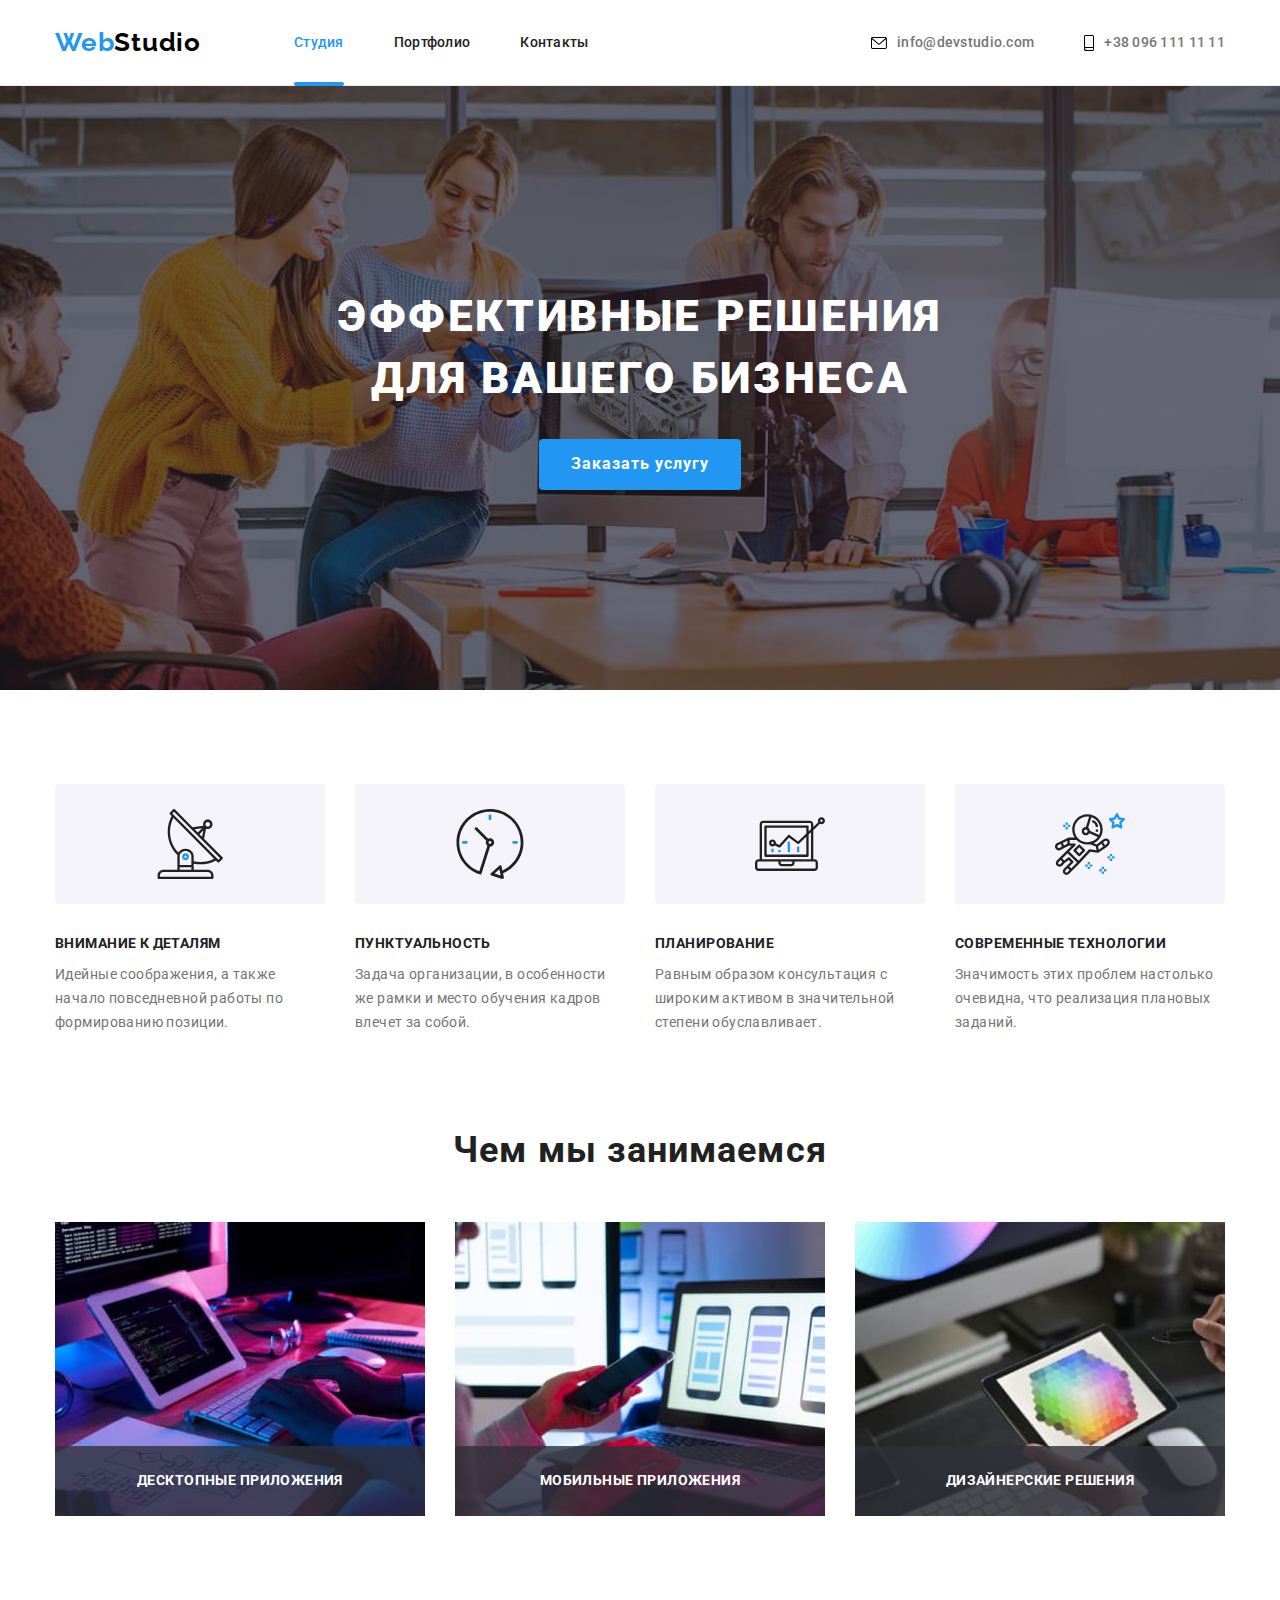
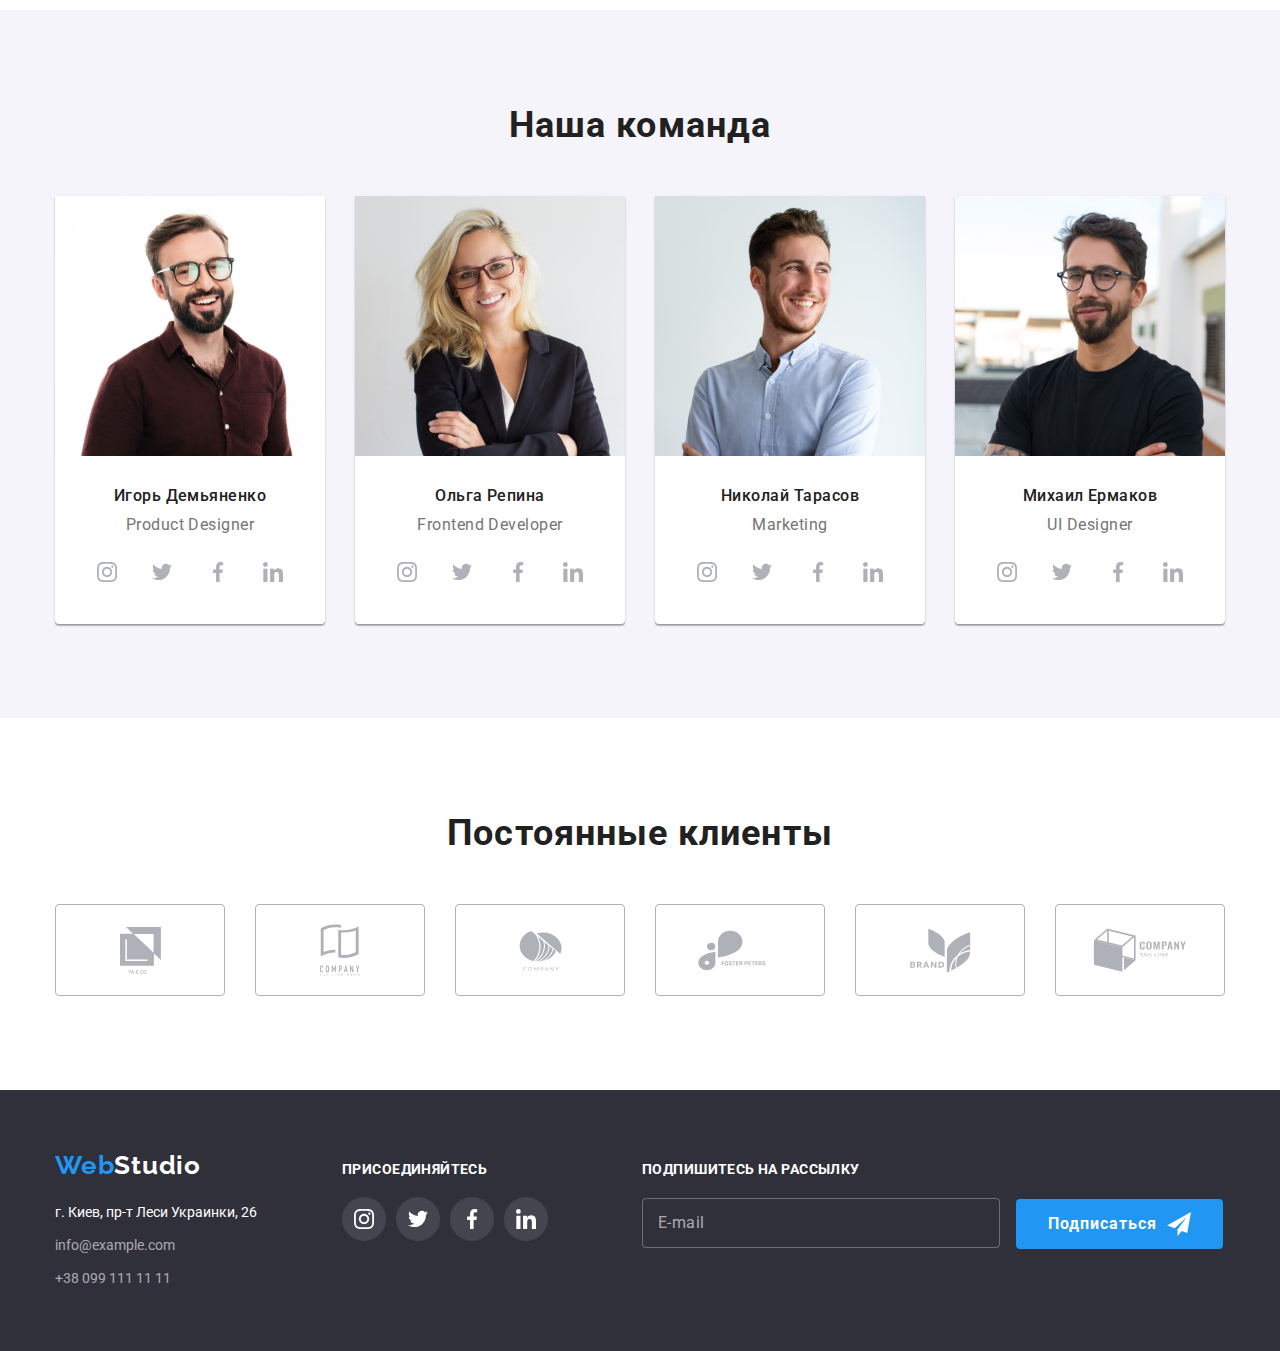
==== index.html @ 54f89097 "копіює попередню версію сайту" ====
<!DOCTYPE html>
<html lang="ru">

<head>
  <meta charset="UTF-8" />
  <meta http-equiv="X-UA-Compatible" content="IE=edge" />
  <meta name="viewport" content="width=device-width, initial-scale=1.0" />
  <title>WebStudio</title>
  <link rel="preconnect" href="https://fonts.googleapis.com">
  <link rel="preconnect" href="https://fonts.gstatic.com" crossorigin>
  <link href="https://fonts.googleapis.com/css2?family=Raleway:wght@700&family=Roboto:wght@400;500;700;900&display=swap"
    rel="stylesheet">
  <link rel="stylesheet" href="https://cdnjs.cloudflare.com/ajax/libs/modern-normalize/1.1.0/modern-normalize.min.css">
  <link rel="stylesheet" href="./css/styles.css">
</head>

<body>
  <!-- header -->
  <header class="header">
    <div class="container">
      <a href="" class="logo link">Web<span class="header-modifier-logo">Studio</span></a>
      <nav>
        <ul class="nav list">
          <li class="list-item"><a href="./index.html" class="nav-item active  link">Студия</a></li>
          <li class="list-item"><a href="./portfolio.html" class="nav-item  link">Портфолио</a></li>
          <li class="list-item"><a href="" class="nav-item  link">Контакты</a></li>
        </ul>
      </nav>

      <ul class="nav-inner list">
        <li class="list-item"><a href="mailto:info@devstudio.com" class="nav-inner-item  link">
            <svg class="nav-inner-icon icon-envelope" width="16px" height="12px">
              <use href="./images/icons.svg#icon-envelope"></use>
            </svg>
            info@devstudio.com</a>
        </li>
        <li class="list-item"><a href="tel:+380961111111" class="nav-inner-item  link">
            <svg class="nav-inner-icon icon-smartphone" width="10px" height="16px">
              <use href="./images/icons.svg#icon-smartphone"></use>
            </svg>
            +38 096 111 11 11</a></li>
      </ul>
    </div>
  </header>

  <!-- hero   -->
  <main>
    <section class="hero section">
      <div class="container">
        <h1 class="hero-title">Эффективные решения для вашего бизнеса</h1>
        <button type="button" class="hero-button button" data-modal-open>Заказать услугу</button>
      </div>
    </section>

    <!-- specifics -->
    <section class="specifics section">
      <div class="container">
        <h2 class="visually-hidden">Особенности</h2>
        <ul class="specifics-list list">
          <li class="list-item">
            <div class="specifics-thumb">
              <svg class="specifics-icon icon-satellite" height="70px" width="70px">
                <use href="./images/icons.svg#icon-satellite"></use>
              </svg>
            </div>
            <h3 class="specifics-title">Внимание к деталям</h3>
            <p class="specifics-paragraph">
              Идейные соображения, а также начало повседневной работы по формированию позиции.
            </p>
          </li>

          <li class="list-item">
            <div class="specifics-thumb">
              <svg class="specifics-icon icon-clock" width="70px" height="70px">
                <use href="./images/icons.svg#icon-clock"></use>
              </svg>
            </div>
            <h3 class="specifics-title">Пунктуальность</h3>
            <p class="specifics-paragraph">
              Задача организации, в особенности же рамки и место обучения кадров влечет за собой.
            </p>
          </li>

          <li class="list-item">
            <div class="specifics-thumb">
              <svg class="specifics-icon icon-diagram" width="70px" height="70px">
                <use href="./images/icons.svg#icon-diagram"></use>
              </svg>
            </div>
            <h3 class="specifics-title">Планирование</h3>
            <p class="specifics-paragraph">
              Равным образом консультация с широким активом в значительной степени обуславливает.
            </p>
          </li>

          <li class="list-item">
            <div class="specifics-thumb">
              <svg class="specifics-icon icon icon-astronaut" width="70px" height="70px">
                <use href="./images/icons.svg#icon-astronaut"></use>
              </svg>
            </div>
            <h3 class="specifics-title">Современные технологии</h3>
            <p class="specifics-paragraph">
              Значимость этих проблем настолько очевидна, что реализация плановых заданий.
            </p>
          </li>
        </ul>
      </div>
    </section>

    <!-- work -->
    <section class="work section">
      <div class="container">
        <h2 class="work-title">Чем мы занимаемся</h2>
        <ul class="work-list list">
          <li class="list-item">
            <div class="work-list-wrap">
              <img src="./images/box-one.jpg" alt="человек пишет разметку сайта" width="370" />
              <p class="work-pharagraph">Десктопные приложения</p>
            </div>
          </li>

          <li class="list-item">
            <div class="work-list-wrap">
              <img src="./images/box-two.jpg" alt="человек адаптирует сайт под мобильные устройства" width="370" />
              <p class="work-pharagraph">Мобильные приложения</p>
            </div>
          </li>

          <li class="list-item">
            <div class="work-list-wrap"><img src="./images/box-three.jpg" alt="человек создает дизайн сайта"
                width="370" />
              <p class="work-pharagraph">Дизайнерские решения</p>
            </div>

          </li>
        </ul>
      </div>
    </section>

    <!-- team -->
    <section class="team section">
      <div class="container">
        <h2 class="team-title">Наша команда</h2>
        <ul class="team-list list">
          <li class="list-item">
            <img src="./images/igor-demyanenko.jpg" alt="фото Игоря Демьяненко" width="270" />
            <div class="team-item">
              <h3 class="team-name">Игорь Демьяненко</h3>
              <p lang="en" class="team-paragraph">Product Designer</p>
              <ul class="team-follow list">
                <li class="team-follow-item">
                  <a class="follow-link" href="">
                    <svg class="team-icon" height="50px" width="20px">
                      <use href="./images/icons.svg#icon-instagram"></use>
                    </svg>
                  </a>
                </li>
                <li class="team-follow-item">
                  <a class="follow-link" href="">
                    <svg class="team-icon" height="20px" width="20px">
                      <use href="./images/icons.svg#icon-twitter"></use>
                    </svg>
                  </a>
                </li>
                <li class="team-follow-item">
                  <a class="follow-link" href="">
                    <svg class="team-icon" height="20px" width="20px">
                      <use href="./images/icons.svg#icon-facebook"></use>
                    </svg>
                  </a>
                </li>
                <li class="team-follow-item">
                  <a class="follow-link" href="">
                    <svg class="team-icon" height="20px" width="20px">
                      <use href="./images/icons.svg#icon-linkedin"></use>
                    </svg>
                  </a>
                </li>
              </ul>
            </div>
          </li>

          <li class="list-item">
            <img src="./images/olga-repina.jpg" alt="фото Ольги Репиной" width="270" />
            <div class="team-item">
              <h3 class="team-name">Ольга Репина</h3>
              <p lang="en" class="team-paragraph">Frontend Developer</p>
              <ul class="team-follow list">
                <li class="team-follow-item">
                  <a class="follow-link" href="">
                    <svg class="team-icon" height="20px" width="20px">
                      <use href="./images/icons.svg#icon-instagram"></use>
                    </svg>
                  </a>
                </li>
                <li class="team-follow-item">
                  <a class="follow-link" href="">
                    <svg class="team-icon" height="20px" width="20px">
                      <use href="./images/icons.svg#icon-twitter"></use>
                    </svg>
                  </a>
                </li>
                <li class="team-follow-item">
                  <a class="follow-link" href="">
                    <svg class="team-icon" height="20px" width="20px">
                      <use href="./images/icons.svg#icon-facebook"></use>
                    </svg>
                  </a>
                </li>
                <li class="team-follow-item">
                  <a class="follow-link" href="">
                    <svg class="team-icon" height="20px" width="20px">
                      <use href="./images/icons.svg#icon-linkedin"></use>
                    </svg>
                  </a>
                </li>
              </ul>
            </div>
          </li>

          <li class="list-item">
            <img src="./images/nikolai-tarasov.jpg" alt="фото Николая Тарасова" width="270" />
            <div class="team-item">
              <h3 class="team-name">Николай Тарасов</h3>
              <p lang="en" class="team-paragraph">Marketing</p>
              <ul class="team-follow list">
                <li class="team-follow-item">
                  <a class="follow-link" href="">
                    <svg class="team-icon" height="20px" width="20px">
                      <use href="./images/icons.svg#icon-instagram"></use>
                    </svg>
                  </a>
                </li>
                <li class="team-follow-item">
                  <a class="follow-link" href="">
                    <svg class="team-icon" height="20px" width="20px">
                      <use href="./images/icons.svg#icon-twitter"></use>
                    </svg>
                  </a>
                </li>
                <li class="team-follow-item">
                  <a class="follow-link" href="">
                    <svg class="team-icon" height="20px" width="20px">
                      <use href="./images/icons.svg#icon-facebook"></use>
                    </svg>
                  </a>
                </li>
                <li class="team-follow-item">
                  <a class="follow-link" href="">
                    <svg class="team-icon" height="20px" width="20px">
                      <use href="./images/icons.svg#icon-linkedin"></use>
                    </svg>
                  </a>
                </li>
              </ul>
            </div>
          </li>

          <li class="list-item">
            <img src="./images/mikhail-ermakov.jpg" alt="фото Михаила Ермакова" width="270" />
            <div class="team-item">
              <h3 class="team-name">Михаил Ермаков</h3>
              <p lang="en" class="team-paragraph">UI Designer</p>
              <ul class="team-follow list">
                <li class="team-follow-item">
                  <a class="follow-link" href="">
                    <svg class="team-icon" height="20px" width="20px">
                      <use href="./images/icons.svg#icon-instagram"></use>
                    </svg>
                  </a>
                </li>
                <li class="team-follow-item">
                  <a class="follow-link" href="">
                    <svg class="team-icon" height="20px" width="20px">
                      <use href="./images/icons.svg#icon-twitter"></use>
                    </svg>
                  </a>
                </li>
                <li class="team-follow-item">
                  <a class="follow-link" href="">
                    <svg class="team-icon" height="20px" width="20px">
                      <use href="./images/icons.svg#icon-facebook"></use>
                    </svg>
                  </a>
                </li>
                <li class="team-follow-item">
                  <a class="follow-link" href="">
                    <svg class="team-icon" height="20px" width="20px">
                      <use href="./images/icons.svg#icon-linkedin"></use>
                    </svg>
                  </a>
                </li>
              </ul>
            </div>
          </li>
        </ul>
      </div>
    </section>

    <!-- clients -->
    <section class="clients section">
      <div class="container">
        <h2 class="clients-title">Постоянные клиенты</h2>
        <ul class="clients-list list">
          <li class="clients-item">
            <a href="" class="clients-link link">
              <svg class="clients-icon" width="41px" height="47px">
                <use href="./images/icons.svg#icon-company-yaco"></use>
              </svg>
            </a>
          </li>

          <li class="clients-item">
            <a href="" class="clients-link link">
              <svg class="clients-icon" width="40px" height="52px">
                <use href="./images/icons.svg#icon-company-here"></use>
              </svg>
            </a>
          </li>

          <li class="clients-item">
            <a href="" class="clients-link link">
              <svg class="clients-icon" width="43px" height="41px">
                <use href="./images/icons.svg#icon-company-object"></use>
              </svg>
            </a>
          </li>

          <li class="clients-item">
            <a href="" class="clients-link link">
              <svg class="clients-icon" width="84px" height="41px">
                <use href="./images/icons.svg#icon-foster"></use>
              </svg>
            </a>
          </li>

          <li class="clients-item">
            <a href="" class="clients-link link">
              <svg class="clients-icon" width="63px" height="45px">
                <use href="./images/icons.svg#icon-company-brand"></use>
              </svg>
            </a>
          </li>

          <li class="clients-item">
            <a href="" class="clients-link link">
              <svg class="clients-icon" width="94px" height="44px">
                <use href="./images/icons.svg#icon-company-line"></use>
              </svg>
            </a>
          </li>
        </ul>
      </div>
    </section>

    <!-- footer -->
    <footer class="footer">
      <div class="container">
        <div>
          <a href="" class="footer-logo link">Web<span class="footer-modifier-logo">Studio</span></a>
          <address>
            <ul class="footer-list list">
              <li class="list-item">
                <a href="https://goo.gl/maps/eR7fZNgkEcZo2k5L9" target="_blank" class="footer-addres link">г. Киев,
                  пр-т
                  Леси
                  Украинки, 26</a>
              </li>

              <li class="list-item">
                <a href="mailto:info@example.com" class="footer-mail link">info@example.com</a>
              </li>

              <li class="list-item">
                <a href="tel:+380991111111" class="footer-tel link">+38 099 111 11 11</a>
              </li>
            </ul>
          </address>
        </div>

        <div class="footer-follow">
          <strong class="footer-follow-paragraph">присоединяйтесь</strong>
          <ul class="footer-follow-list list">
            <li class="footer-follow-item"><a class="follow-link" href="">
                <svg class="footer-icon" height="20px" width="20px">
                  <use href="./images/icons.svg#icon-instagram"></use>
                </svg>
              </a>
            </li>
            <li class="footer-follow-item"><a class="follow-link" href="">
                <svg class="footer-icon" height="20px" width="20px">
                  <use href="./images/icons.svg#icon-twitter"></use>
                </svg>
              </a>
            </li>
            <li class="footer-follow-item"><a class="follow-link" href="">
                <svg class="footer-icon" height="20px" width="20px">
                  <use href="./images/icons.svg#icon-facebook"></use>
                </svg>
              </a>
            </li>
            <li class="footer-follow-item"><a class="follow-link" href="">
                <svg class="footer-icon" height="20px" width="20px">
                  <use href="./images/icons.svg#icon-linkedin"></use>
                </svg>
              </a>
            </li>
          </ul>
        </div>

        <form action="#" class="subscribe">
          <strong class="subscribe-title">Подпишитесь на рассылку</strong>
          <label class="subscribe-filed">
            <input type="email" name="user-email" class="subscribe-input" placeholder=" " required>
            <span class="subscribe-label">E-mail</span>
          </label>

          <button class="subscribe-button button" type="submit">Подписаться
            <svg class="icon-send">
              <use href="./images/icons.svg#icon-send" width="24px" height="24px"></use>
            </svg>
          </button>
        </form>

      </div>
    </footer>
  </main>
  <!-- MODAL -->
  <div class="backdrop is-hidden" data-modal>
    <div class="modal">
      <button class="modal-icon" data-modal-close>
        <svg class="icon-close" height="11px" width="11px">
          <use href="./images/icons.svg#icon-close"></use>
        </svg>
      </button>

      <form action="#" class="modal-contact">
        <strong class="modal-title">Оставьте свои данные, мы вам перезвоним</strong>
        <label class="modal-contact-filed">
          <span class="modal-contact-label">Имя</span>
          <input type="text" name="user-name" class="modal-contact-input" required>
          <svg class="icon-person contact-icon" height="18px" width="18px">
            <use href="./images/icons.svg#icon-person"></use>
          </svg>
        </label>

        <label class="modal-contact-filed">
          <span class="modal-contact-label">Телефон</span>
          <input type="tel" name="user-phone" class="modal-contact-input" required>
          <svg class="icon-phone contact-icon" height="18px" width="18px">
            <use href="./images/icons.svg#icon-phone"></use>
          </svg>
        </label>

        <label class="modal-contact-filed">
          <span class="modal-contact-label">Почта</span>
          <input type="email" name="user-email" class="modal-contact-input" required>
          <svg class="icon-email contact-icon" height="18px" width="18px">
            <use href="./images/icons.svg#icon-email"></use>
          </svg>
        </label>

        <label class="modal-contact-coment">
          <span class="modal-contact-label">Комментарий</span>
          <textarea name="user-respone" class="modal-contact-response" placeholder="Введите текст"></textarea>
        </label>

        <label class="modal-contact-agreement">
          <input type="checkbox" name="agreement" value="agree" class="agreement-input visually-hidden" required>
          <svg class="icon-check" width="16px" height="15px">
            <use href="./images/icons.svg#icon-check"></use>
          </svg>
          <span class="agreement-text">Соглашаюсь с рассылкой и принимаю <a class="agreement-link" href="#">Условия
              договора</a></span>
        </label>
        <button type="submit" class="button modal-contact-button">Отправить</button>
      </form>
    </div>
  </div>

  <script src="./js/modal.js"></script>
</body>

</html>
---- css/styles.css ----
:root {
  --header-color: #212121;
  --logo-color: #000000;
  --basic-white-color: #ffffff;
  --secondary-white-color: rgba(255, 255, 255, 0.6);
  --text-color: #757575;
  --accent-color: #2196f3;
  --accent-hover-color: #188CE8;
  --background-overlay: rgba(33, 150, 243, 0.9);
  --backdrop: rgba(0, 0, 0, 0.2);
  --work-beckground: rgba(47, 48, 58, 0.8);

  --dark-background-color: #2f303a;
  --light-background-color: #ececec;
  --gray-background: #f5f4fa;
  --border-color: #eeeeee;

  --icon-color: #AFB1B8;
  --footer-icon-bg: rgba(255, 255, 255, 0.1);

  --box-shadow: 0px 1px 3px rgba(0, 0, 0, 0.12), 0px 1px 1px rgba(0, 0, 0, 0.14), 0px 2px 1px rgba(0, 0, 0, 0.2);
  --border-radius: 0px 0px 4px 4px;
  --button-shadow: 0px 3px 1px rgba(0, 0, 0, 0.1), 0px 1px 2px rgba(0, 0, 0, 0.08), 0px 2px 2px rgba(0, 0, 0, 0.12);

  --img-gap: 30px;

  --raleway: "Raleway", sans-serif;
  --roboto: "Roboto", sans-serif;
}

body {
  background-color: var(--basic-white-color);
  color: var(--text-color);
  font-family: var(--roboto);
}

h1,
h2,
h3,
p,
ul {
  margin: 0;
  padding: 0;
}

img {
  display: block;
  max-width: 100%;
  height: auto;
}

.link {
  list-style-type: none;
  text-decoration: none;
}

.visually-hidden {
  position: absolute;
  white-space: nowrap;
  width: 1px;
  height: 1px;
  overflow: hidden;
  border: 0;
  padding: 0;
  clip: rect(0 0 0 0);
  clip-path: inset(50%);
  margin: -1px;
}

.list {
  list-style-type: none;
}

.container {
  width: 1200px;
  margin-left: auto;
  margin-right: auto;
  padding-right: 15px;
  padding-left: 15px;
  /* outline: 2px solid tomato; */
}

.section {
  padding-top: 94px;
  padding-bottom: 94px;
}

/*----------------HEADER----------------------*/

.header > .container {
  display: flex;
  align-items: center;
}

.header {
  border-bottom: 1px solid var(--light-background-color);
  background-color: var(--basic-white-color);
  /* background-color: teal; */
}

.logo {
  margin-right: 93px;
  padding-top: 24px;
  padding-bottom: 24px;
  color: var(--accent-color);
  font-family: var(--raleway);
  font-weight: 700;
  font-size: 26px;
  line-height: 1.2;
  letter-spacing: 0.03em;
}

.header-modifier-logo {
  color: var(--logo-color);
}

.nav,
.nav-inner {
  display: flex;
  font-weight: 500;
  font-size: 14px;
  line-height: 1.5;
  letter-spacing: 0.02em;
}

.nav > .list-item:not(:last-child) {
  margin-right: 50px;
}

.nav-inner {
  margin-left: auto;
}

.nav-inner > .list-item:not(:last-child) {
  margin-right: 50px;
}

.nav-item {
  color: var(--header-color);
  display: block;
  padding-top: 32px;
  padding-bottom: 32px;

  transition-property: color;
  transition-duration: 250ms;
  transition-timing-function: cubic-bezier(0.4, 0, 0.2, 1);
}

.nav-inner-item {
  color: var(--text-color);
  display: flex;
  align-items: center;
  padding-top: 32px;
  padding-bottom: 32px;

  transition-property: color;
  transition-duration: 250ms;
  transition-timing-function: cubic-bezier(0.4, 0, 0.2, 1);
}

.nav-inner-icon {
  margin-right: 10px;

  transition-property: fill;
  transition-duration: 250ms;
  transition-timing-function: cubic-bezier(0.4, 0, 0.2, 1);
}

.nav-item:hover,
.nav-item:focus,
.nav-inner-item:hover,
.nav-inner-item:focus {
  color: var(--accent-color);
}

.nav-inner-item:hover .nav-inner-icon,
.nav-inner-item:focus .nav-inner-icon {
  fill: var(--accent-color);
}

.nav-item.active {
  color: var(--accent-color);
}

.nav .list-item {
  position: relative;
}

.nav-item.active::after {
  position: absolute;
  content: '';
  display: block;
  width: 100%;
  height: 4px;
  border-radius: 2px;
  background-color: var(--accent-color);
  bottom: 0;
  left: 0;
  transform: translateY(1px);
}


/*-----------------------HERO-------------------*/

.hero {
  background-color: var(--dark-background-color);
  background-image:
  linear-gradient(rgba(47, 48, 58, 0.4),
    rgba(47, 48, 58, 0.4)),
    url(../images/hero-img.jpg);
  background-repeat: no-repeat;
  background-position: center;
  background-size: cover;
  max-width: 1600px;
  margin: 0 auto;
  padding-top: 200px;
  padding-bottom: 200px;  
}

.hero-title {
  margin-right: auto;
  margin-left: auto;
  margin-bottom: 30px;
  width: 696px;
  color: var(--basic-white-color);
  font-weight: 900;
  font-size: 44px;
  line-height: 1.4;
  text-transform: uppercase;
  text-align: center;
  letter-spacing: 0.06em;
}

.button {
  margin-right: auto;
  margin-left: auto;
  padding: 10px 32px;
  border-radius: 4px;
  min-width: 200px;
  border: 0ch;
  background-color: var(--accent-color);
  color: var(--basic-white-color);
  font-family: inherit;
  font-weight: 700;
  font-size: 16px;
  line-height: 1.9;
  text-align: center;
  letter-spacing: 0.06em;

  transition: background-color 250ms cubic-bezier(0.4, 0, 0.2, 1);
}
.hero-button {
  display: block  
}

.button:focus,
.button:hover {
  cursor: pointer;
  background-color: var(--accent-hover-color);
}

/* -----------------SPECIFICS-------------------- */

.specifics-thumb {
  background-color: var(--gray-background);
  border-radius: 4px;
  height: 120px;
  width: 270px;
  margin-bottom: 30px;
  display: flex;
  justify-content: center;
  align-items: center;
}

.specifics-list {
  display: flex;
  margin-right: calc(-1 * var(--img-gap));
}

.specifics-list > .list-item {
  flex-basis: calc(100% / 4 - var(--img-gap));
  margin-right: var(--img-gap);
}

.specifics-title {
  margin-bottom: 10px;
  color: var(--header-color);
  font-weight: 700;
  font-size: 14px;
  line-height: 1.4;
  text-transform: uppercase;
  letter-spacing: 0.03em;
}

.specifics-paragraph {
  font-size: 14px;
  line-height: 1.7;
  letter-spacing: 0.03em;
}

/*-------------------WORK----------------- */
.work.section {
  padding-top: 0;
}

.work-title {
  margin-bottom: 50px;
  color: var(--header-color);
  font-style: normal;
  font-weight: 700;
  font-size: 36px;
  line-height: 1.2;
  text-align: center;
  letter-spacing: 0.03em;
}

.work-list {
  display: flex;
  margin-right: calc(-1 * var(--img-gap));
}

.work-list > .list-item {
  flex-basis: calc(100% / 3 - var(--img-gap));
  margin-right: var(--img-gap);
}

.work-list-wrap {
  position: relative;
}

.work-pharagraph {
  position: absolute;
  bottom: 0;
  left: 0;
  width: 100%;
  height: 70px;

  display: flex;
  justify-content: center;
  align-items: center;
  
  font-weight: 700;
  font-size: 14px;
  line-height: 1.14;
  text-align: center;
  letter-spacing: 0.03em;
  text-transform: uppercase;
  color: var(--basic-white-color);
  background-color: var(--work-beckground) ;
}

/*----------------TEAM---------------------*/
.team {
  background-color: var(--gray-background);
}

.team-title {
  margin-bottom: 50px;
  font-weight: 700;
  font-size: 36px;
  line-height: 42px;
  text-align: center;
  letter-spacing: 0.03em;
  color: var(--header-color);
}

.team-list {
  display: flex;
  margin-right: calc(-1 * var(--img-gap));
}

.team-list > .list-item {
  flex-basis: calc(100% / 4 - var(--img-gap));
  margin-right: var(--img-gap);
  background-color: var(--basic-white-color);
  border-radius: 0px 0px 4px 4px;
  box-shadow: var(--box-shadow);
}

.team-item {
  padding: 30px;
}

.team-name {
  margin-bottom: 10px;
  color: var(--header-color);
  font-weight: 500;
  font-size: 16px;
  line-height: 1.2;
  text-align: center;
  letter-spacing: 0.03em;
}

.team-paragraph {
  font-size: 16px;
  line-height: 1.2;
  text-align: center;
  letter-spacing: 0.03em;
  margin-bottom: 16px;
}

.team-follow {
  display: flex;
  justify-content: space-between;
}

.follow-link {
  display: flex;
  justify-content: center;
  align-items: center;
  width: 44px;
  height: 44px;
  border-radius: 50%;
  background-color: var(--basic-white-color);
  color: var(--icon-color);

  transition-property: background-color;
  transition-duration: 250ms;
  transition-timing-function: cubic-bezier(0.4, 0, 0.2, 1);
}

.team-icon {
  fill: currentColor;
}

.team-follow-item>.follow-link:hover,
.team-follow-item>.follow-link:focus {
  background-color: var(--accent-color);
  color: var(--basic-white-color);
}

/*------------------CLIENTS---------------------*/

.clients-title {
  font-weight: 700;
  font-size: 36px;
  line-height: 42px;
  text-align: center;
  letter-spacing: 0.03em;
  color: var(--header-color);
  margin-bottom: 50px;
}

.clients-list {
  display: flex;
  margin-right: calc(-1 * var(--img-gap));
}

.clients-item {
  flex-basis: calc(100% / 6 - var(--img-gap));
  margin-right: var(--img-gap);
}

.clients-link {
  display: flex;
  justify-content: center;
  align-items: center;
  width: 170px; 
  height: 92px;
  border: 1px solid #AFB1B8;
  border-radius: 4px;
  background-color: var(--basic-white-color);
  color: var(--icon-color);
  outline: transparent;

  transition-property: border-color, color;
  transition-duration: 250ms;
  transition-timing-function: cubic-bezier(0.4, 0, 0.2, 1);;
}

.clients-icon {
  fill: currentColor;
}

.clients-link:hover,
.clients-link:focus {
  border-color: var(--accent-color);
  color: var(--accent-color);
}

/*------------------FOOTER-------------------*/
.footer {
  padding-top: 60px;
  padding-bottom: 60px;
  background-color: var(--dark-background-color);
}

.footer .container {
  align-items: baseline;
  display: flex;
}

.footer-logo {
  display: inline-block;
  margin-bottom: 20px;
  color: var(--accent-color);
  font-family: var(--raleway);
  font-weight: 700;
  font-size: 26px;
  line-height: 1.2;
  letter-spacing: 0.03em;
}

.footer-modifier-logo {
  color: var(--basic-white-color);
}

.footer-list {
  font-style: normal;
  font-size: 14px;
  line-height: 1.7;
}

.footer-list > .list-item:not(:last-child) {
  margin-bottom: 9px;
}

.footer-addres {
  color: var(--basic-white-color);

  transition: color 250ms cubic-bezier(0.4, 0, 0.2, 1);
}

.footer-mail,
.footer-tel {
  color: var(--secondary-white-color);

  transition: color 250ms cubic-bezier(0.4, 0, 0.2, 1);
}

.footer-mail:hover,
.footer-tel:hover,
.footer-addres:hover,
.footer-mail:focus,
.footer-tel:focus,
.footer-addres:focus {
  color: var(--accent-color);
}

.footer-follow {
  margin-left: 85px;
}

.footer-follow-paragraph {  
  display: block;
  margin-bottom: 20px;
  font-weight: 700;
  font-size: 14px;
  line-height: 16px;
  letter-spacing: 0.03em;
  text-transform: uppercase;
  color: var(--basic-white-color);
}

.footer-follow-list {
  display: flex;
}

.footer-follow-item:not(:last-child) {
  margin-right: 10px;
}

.footer-follow-item>.follow-link {
  background-color: var(--footer-icon-bg);
  fill: var(--basic-white-color);
}

.footer-follow-item>.follow-link:hover,
.footer-follow-item>.follow-link:focus {
  background-color: var(--accent-color);
}

/* ---------------------SUBSCRIBE-------------------- */

.subscribe {
  margin-left: 94px;
  flex-grow: 1;
}

.subscribe-title {
  display: block;
  margin-bottom: 20px;
  font-size: 14px;
  line-height: 1.14;
  letter-spacing: 0.03em;
  text-transform: uppercase;  
  color: var(--basic-white-color)
}

.subscribe-filed {
  position: relative;
  display: inline-block;
} 

.subscribe-input { 
  width: 358px;
  height: 50px;

  padding-left: 16px;
  color: var(--basic-white-color);

  background-color: transparent;
    
  border: 1px solid rgba(255, 255, 255, 0.3);
  border-radius: 4px;
  outline: transparent;

  transition: border-color 250ms cubic-bezier(0.4, 0, 0.2, 1);
}

.subscribe-label {
  position: absolute;
  top: 50%;
  left: 16px;
  transform: translateY(-50%);

  font-size: 16px;
  line-height: 1.25;
  letter-spacing: 0.03em;
  
  color: var(--secondary-white-color);
  
  transition: transform 250ms cubic-bezier(0.4, 0, 0.2, 1);
}

.subscribe-button {
  display: inline-flex;
  align-items: center;
  font-size: 16px;
  line-height: 1.9;
  text-align: center;
  letter-spacing: 0.06em;
  margin-left: 12px;
}

.icon-send {
  margin-left: 10px;
  width: 24px;
  height: 24px;

  fill: var(--basic-white-color);
}

.subscribe-input:focus + .subscribe-label,
.subscribe-input:not(:placeholder-shown)+.subscribe-label {  
  transform: translate(-65px, -50%) scale(0.8);
}

.subscribe-input:focus {
  border-color: var(--accent-color);
}

.subscribe-input:not(:placeholder-shown) + .subscribe-text {
  transform: translate(-65px, -50%) scale(0.8);
}



/*--------------PORTFOLIO---------------*/

/*-------------------MENU------------------*/

.menu {
  display: flex;
  margin-bottom: 50px;
  justify-content: center;
}

.menu > .list-item:not(:last-child) {
  margin-right: 8px;
}

.menu-button {
  padding: 6px 22px;
  border-radius: 4px;
  border: 0;
  font-family: inherit;
  background-color: var(--gray-background);
  color: var(--header-color);
  font-weight: 500;
  font-size: 16px;
  line-height: 1.6;
  text-align: center;
  cursor: pointer;
  letter-spacing: 0.03em;

  transition-property: background-color, color, box-shadow;
  transition-duration: 250ms;
  transition-timing-function: cubic-bezier(0.4, 0, 0.2, 1);
}

.menu-button:hover,
.menu-button:focus {
  background-color: var(--accent-color);
  color: var(--basic-white-color);
  box-shadow: var(--button-shadow);
}

.menu-button.active {
  background-color: var(--accent-color);
  color: var(--basic-white-color);
  box-shadow: var(--button-shadow);
}

/*---------------------PROJECTS------------------*/
.projects {
  display: flex;
  flex-wrap: wrap;
  margin-left: calc(-1 * var(--img-gap));
  margin-top: calc(-1 * var(--img-gap));
}

.projects > .list-item {
  flex-basis: calc(100% / 3 - var(--img-gap));
  margin-left: var(--img-gap);
  margin-top: var(--img-gap);
}

.projects-content {
  padding: 20px 24px;
  background: var(--basic-white-color);
  border: 1px solid var(--border-color);
  border-top: 0;
}

.project-title {
  margin-bottom: 4px;
  color: var(--header-color);
  font-size: 18px;
  line-height: 2;
  letter-spacing: 0.06em;
}

.project-paragraph {
  font-size: 16px;
  line-height: 1.9;
  letter-spacing: 0.03em;
  color: var(--text-color);
}

.project-link {
  display: block;
  transition-property: box-shadow;
  transition-duration: 250ms;
  transition-timing-function: cubic-bezier(0.4, 0, 0.2, 1);
}

.project-link:hover,
.project-link:focus {
  box-shadow: 0px 1px 1px rgba(0, 0, 0, 0.12),
  0px 4px 4px rgba(0, 0, 0, 0.06),
  1px 4px 6px rgba(0, 0, 0, 0.16);
}

.project-overlay-wraper {
  position: relative;
  overflow: hidden;
}

.project-overlay {
  position: absolute;

  top: 0;
  left: 0;

  transform: translateY(100%);

  width: 100%;
  height: 100%;

  padding: 63px 24px;
  background-color: var(--background-overlay) ;
  color: var(--basic-white-color);
  font-size: 18px;
  line-height: 1.56;
  letter-spacing: 0.03em;

    transition-property: transform;
    transition-duration: 250ms;
    transition-timing-function: cubic-bezier(0.4, 0, 0.2, 1);
}

.project-link:hover .project-overlay,
.project-link:focus .project-overlay {
  transform: translateY(0);
}


/*-------------------- MODAL-------------- */

.backdrop {
  position: fixed;
  width: 100vw;
  height: 100vh;
  top: 0;
  left: 0;
  background-color: var(--backdrop);

  transition-property: opacity, visibility;
  transition-duration: 250ms;
  transition-timing-function: cubic-bezier(0.4, 0, 0.2, 1);
}

.backdrop.is-hidden {
  visibility: hidden;
  opacity: 0;
  pointer-events: none;  
} 

.backdrop.is-hidden .modal {
  transform:translate(-50%, -50%) scale(1.5);
  
}

.modal {
  position: absolute;
  top: 50%;
  left: 50%;
  transform: translate(-50%, -50%);
  padding: 40px;
  width: 528px;
  min-height: 581px;
  background: var(--basic-white-color);
  box-shadow: var(--box-shadow);
  border-radius: 4px;

  transition-property: transform;
  transition-duration: 250ms;
  transition-timing-function: cubic-bezier(0.4, 0, 0.2, 1);
}

.modal-icon {
  position: absolute;
  top: 8px;
  right: 8px;
  display: flex;
  justify-content: center;
  align-items: center;
  width: 30px;
  height: 30px;
  border-radius: 50%;
  background-color: transparent;
  border: 2px solid rgba(0, 0, 0, 0.1);
  color: var(--accent-color);

  transition-property: border-color;
  transition-duration: 250ms;
  transition-timing-function: cubic-bezier(0.4, 0, 0.2, 1);
}

.icon-close {
  transition-property: fill, transform;
  transition-duration: 250ms;
  transition-timing-function: cubic-bezier(0.4, 0, 0.2, 1);
}

.modal-icon:hover,
.modal-icon:focus {
  border-color: var(--accent-color);
}

.modal-icon:hover .icon-close,
.modal-icon:focus .icon-close {
  fill: var(--accent-color);
  transform: rotate(90deg);
}

.modal-title{
  display: block;
  margin-bottom: 12px;
  font-size: 20px;
  line-height: 1.15;
  text-align: center;
  letter-spacing: 0.03em;  
  color: var(--header-color);
}

.modal-contact-filed {
  position: relative;
  width: 100%;
  display: block;
  margin-bottom: 10px;
}

.modal-contact-coment {
  position: relative;
  width: 100%;
  display: block;
  margin-bottom: 20px;
}

.contact-icon {
  position: absolute;
  top: 50%;
  left: 12px; 
  
  transition: fill 250ms cubic-bezier(0.4, 0, 0.2, 1);
}

.modal-contact-input:focus + .contact-icon {
  fill: var(--accent-color);
}

.modal-contact-label {
  font-size: 12px;
  line-height: 1.16;
  letter-spacing: 0.01em;  
  color: var(--text-color);
}

.modal-contact-input {
  padding-left: 42px;
  width: 100%;
  height: 40px;
  background-color: transparent;
  outline: transparent;
  border: 1px solid rgba(33, 33, 33, 0.2);
  box-sizing: border-box;
  border-radius: 4px;

  transition: border-color 250ms cubic-bezier(0.4, 0, 0.2, 1);  
}

.modal-contact-input:focus {
  border-color: var(--accent-color);
}

.modal-contact-response {  
  padding: 12px 16px;
  width: 100%;
  resize: none;
  height: 120px;
  background-color: transparent;
  outline: transparent;
  border: 1px solid rgba(33, 33, 33, 0.2);
  box-sizing: border-box;
  border-radius: 4px;

  transition: border-color 250ms cubic-bezier(0.4, 0, 0.2, 1);
}

.modal-contact-response:focus {
  border-color: var(--accent-color);
}

.modal-contact-response::placeholder {
  font-size: 12px;
  line-height: 14px;
  letter-spacing: 0.01em;
  
  color: rgba(117, 117, 117, 0.5);
}

.modal-contact-agreement {
  display: block;
  text-align: center;
  margin-bottom: 30px;
}

.modal-contact-button {
  display: block;
  margin: 0 auto;
  transition: box-shadow 250ms cubic-bezier(0.4, 0, 0.2, 1); 
}

.modal-contact-button:hover,
.modal-contact-button:focus {
  box-shadow: 0px 4px 4px rgba(0, 0, 0, 0.15);
}

.agreement-input {
  position: absolute;
}

.icon-check {
  background-color: transparent;
  fill: transparent;
  border: 2px solid #000000;
  border-radius: 2px;
  box-shadow: 0px 4px 4px rgba(0, 0, 0, 0.25);

  transition: 
              background-color 250ms cubic-bezier(0.4, 0, 0.2, 1),
              border-color 250ms cubic-bezier(0.4, 0, 0.2, 1),
              fill 250ms cubic-bezier(0.4, 0, 0.2, 1);              
}

.agreement-input:checked + .icon-check {
  fill: var(--basic-white-color);
  background-color: var(--accent-color);
  border-color: transparent;
}

.agreement-input:focus+.icon-check {
  border-color: var(--accent-color);
}

.agreement-text {
  margin-left: 7px;
  font-size: 14px;
  line-height: 1.7;
  letter-spacing: 0.03em;  
  color: var(--text-color);
}

.agreement-link:link {
  color: var(--accent-color);
}
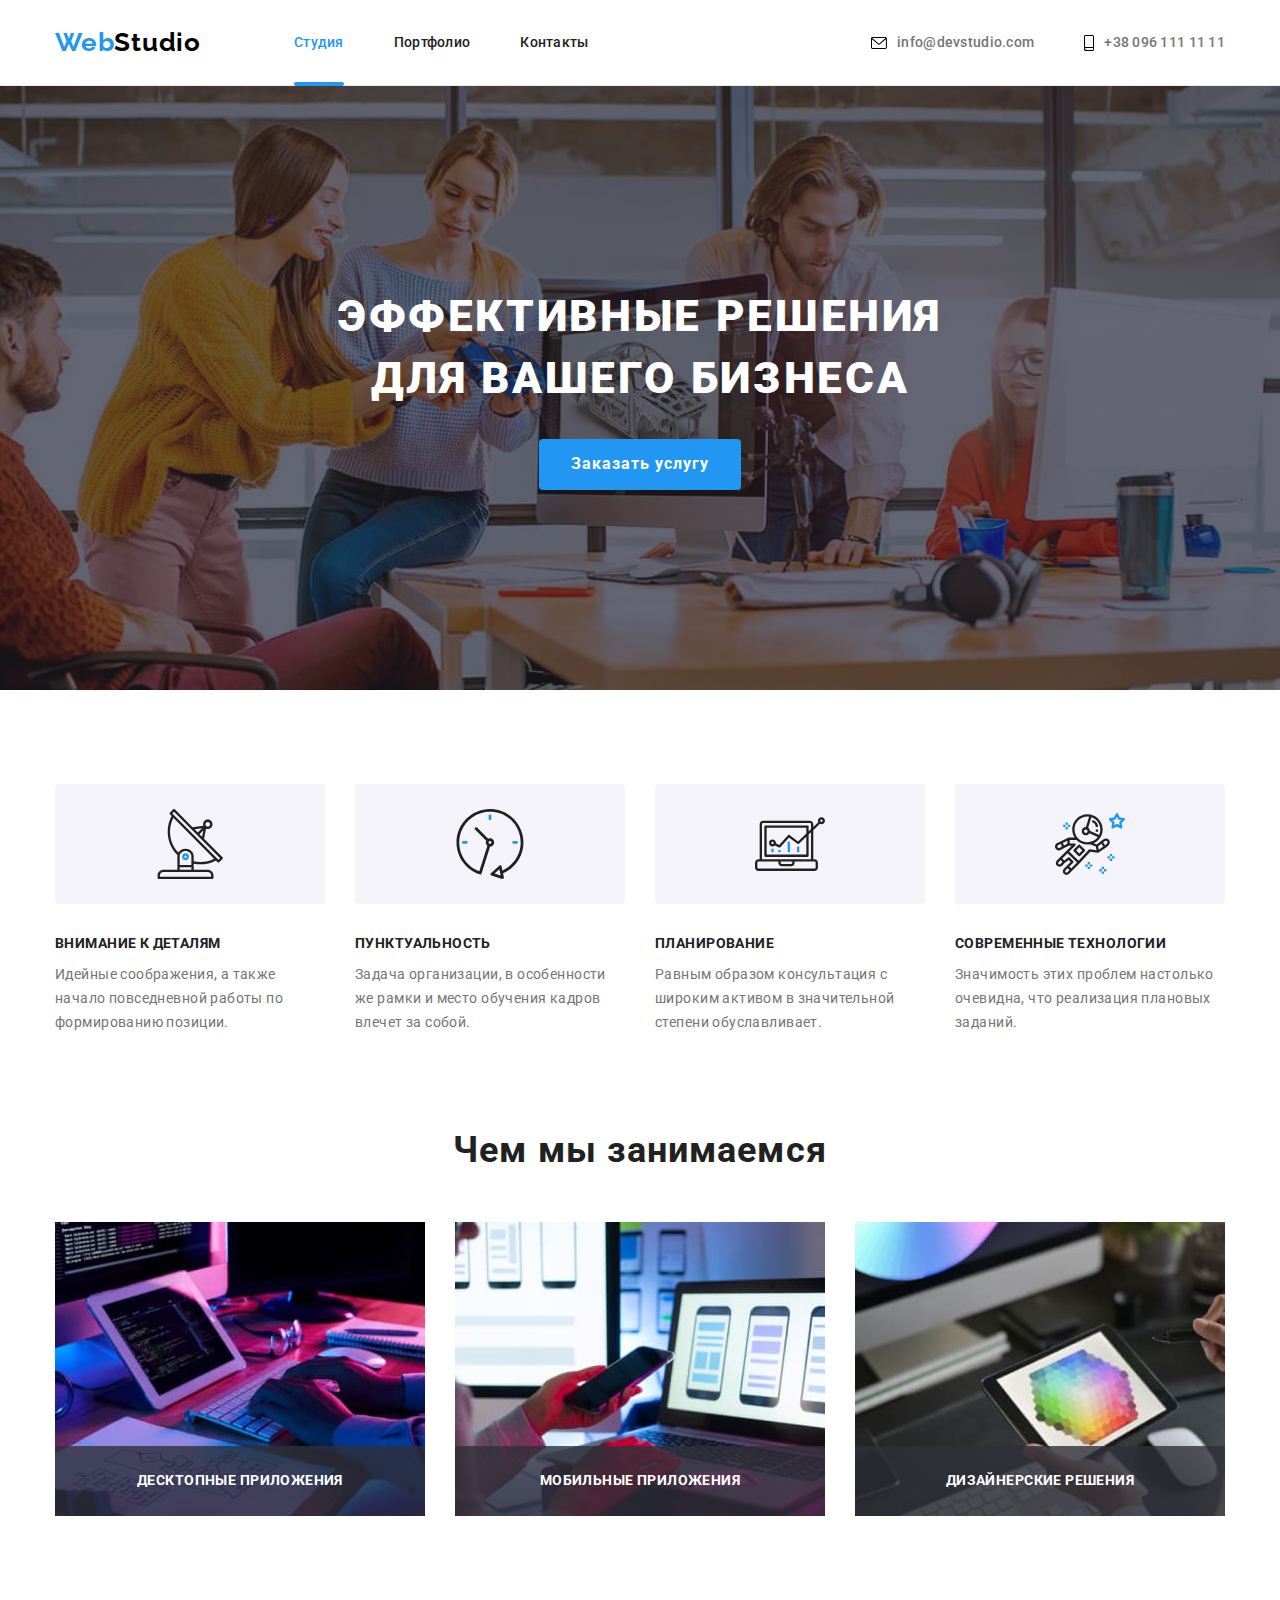
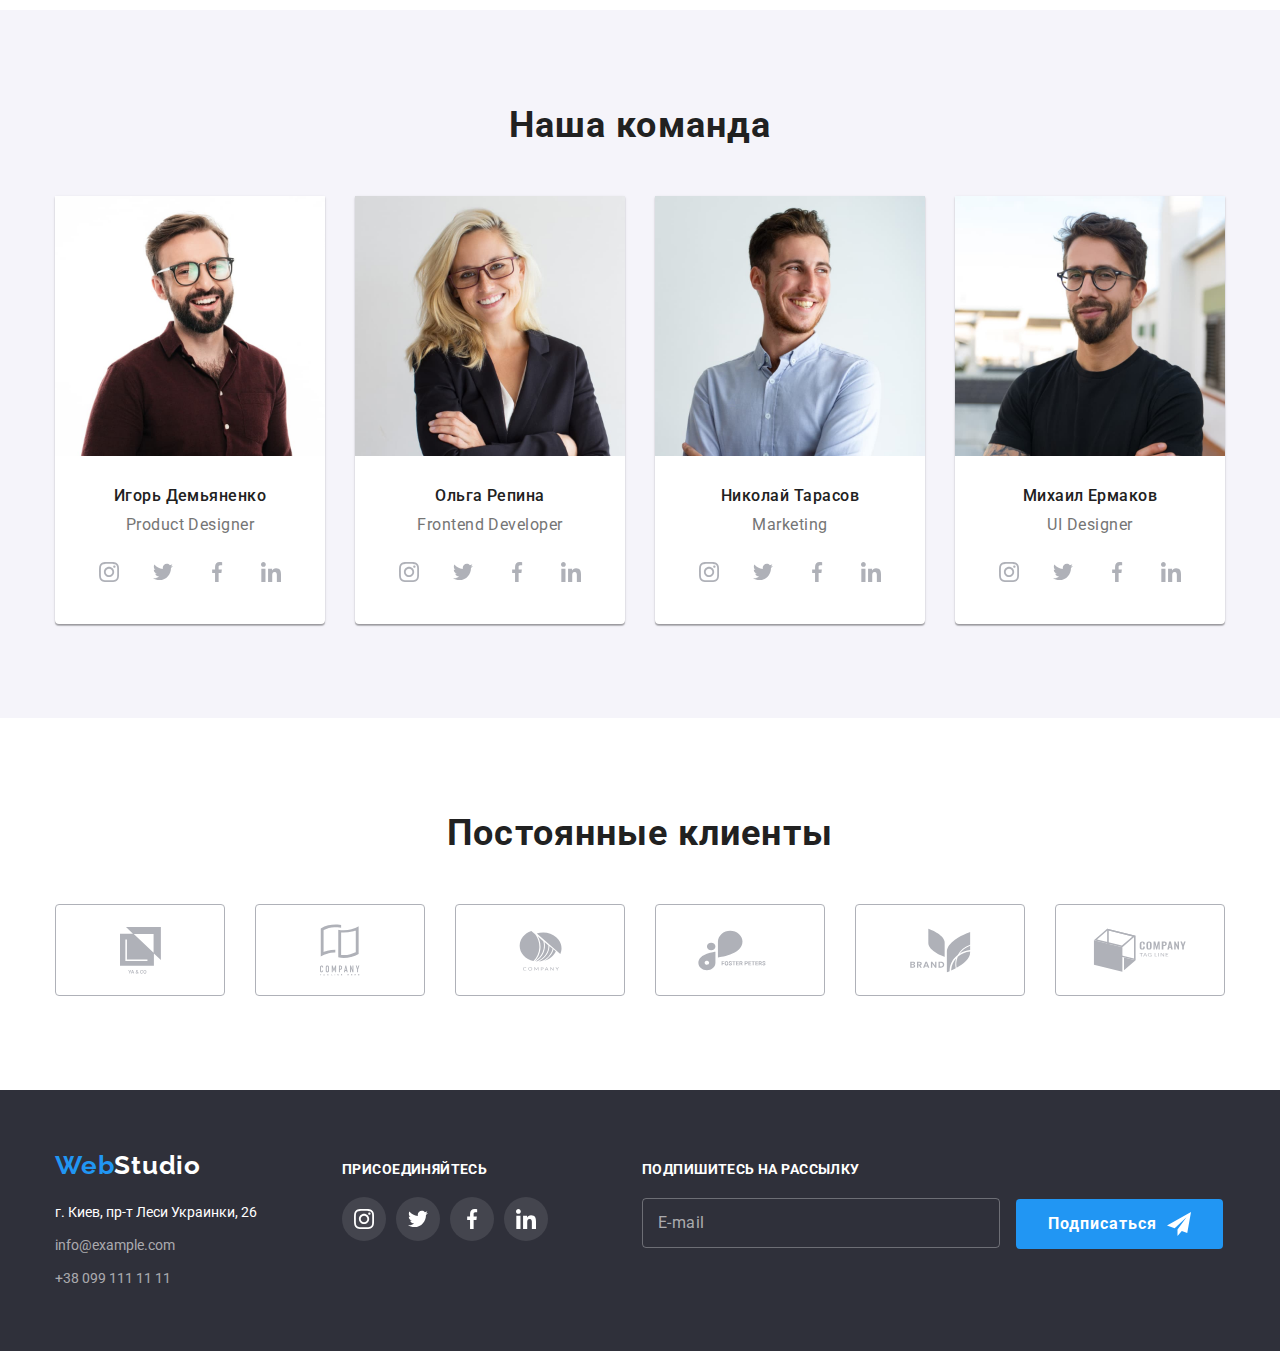
==== commit a166afb7: "переіменовує класи по БЕМу" ====
--- a/index.html
+++ b/index.html
@@ -17,25 +17,34 @@
 <body>
   <!-- header -->
   <header class="header">
-    <div class="container">
-      <a href="" class="logo link">Web<span class="header-modifier-logo">Studio</span></a>
-      <nav>
-        <ul class="nav list">
-          <li class="list-item"><a href="./index.html" class="nav-item active  link">Студия</a></li>
-          <li class="list-item"><a href="./portfolio.html" class="nav-item  link">Портфолио</a></li>
-          <li class="list-item"><a href="" class="nav-item  link">Контакты</a></li>
+    <div class="header__container container">
+      <a href="#" class="logo header__logo link">Web<span class="logo--change-color">Studio</span></a>
+      <nav class="pagination">
+        <ul class="pagination__list list">
+          <li class="pagination__item">
+            <a href="./index.html" class="pagination__link pagination__link--active  link">Студия</a>
+          </li>
+
+          <li class="pagination__item">
+            <a href="./portfolio.html" class="pagination__link  link">Портфолио</a>
+          </li>
+
+          <li class="pagination__item">
+            <a href="#contacts" class="pagination__link  link">Контакты</a>
+          </li>
         </ul>
       </nav>
 
-      <ul class="nav-inner list">
-        <li class="list-item"><a href="mailto:info@devstudio.com" class="nav-inner-item  link">
-            <svg class="nav-inner-icon icon-envelope" width="16px" height="12px">
+      <ul class="header-contacts list">
+        <li class="header-contacts__item"><a href="mailto:info@devstudio.com" class="header-contacts__link  link">
+            <svg class="header-contacts__icon" width="16px" height="12px">
               <use href="./images/icons.svg#icon-envelope"></use>
             </svg>
             info@devstudio.com</a>
         </li>
-        <li class="list-item"><a href="tel:+380961111111" class="nav-inner-item  link">
-            <svg class="nav-inner-icon icon-smartphone" width="10px" height="16px">
+
+        <li class="header-contacts__item"><a href="tel:+380961111111" class="header-contacts__link  link">
+            <svg class="header-contacts__icon" width="10px" height="16px">
               <use href="./images/icons.svg#icon-smartphone"></use>
             </svg>
             +38 096 111 11 11</a></li>
@@ -47,8 +56,8 @@
   <main>
     <section class="hero section">
       <div class="container">
-        <h1 class="hero-title">Эффективные решения для вашего бизнеса</h1>
-        <button type="button" class="hero-button button" data-modal-open>Заказать услугу</button>
+        <h1 class="hero__title">Эффективные решения для вашего бизнеса</h1>
+        <button type="button" class="button" data-modal-open>Заказать услугу</button>
       </div>
     </section>
 
@@ -56,51 +65,51 @@
     <section class="specifics section">
       <div class="container">
         <h2 class="visually-hidden">Особенности</h2>
-        <ul class="specifics-list list">
-          <li class="list-item">
-            <div class="specifics-thumb">
-              <svg class="specifics-icon icon-satellite" height="70px" width="70px">
+        <ul class="specifics__list list">
+          <li class="specifics__item">
+            <div class="specifics__wrap">
+              <svg class="specifics__icon" height="70px" width="70px">
                 <use href="./images/icons.svg#icon-satellite"></use>
               </svg>
             </div>
-            <h3 class="specifics-title">Внимание к деталям</h3>
-            <p class="specifics-paragraph">
+            <h3 class="specifics__title">Внимание к деталям</h3>
+            <p class="specifics__text">
               Идейные соображения, а также начало повседневной работы по формированию позиции.
             </p>
           </li>
 
-          <li class="list-item">
-            <div class="specifics-thumb">
-              <svg class="specifics-icon icon-clock" width="70px" height="70px">
+          <li class="specifics__item">
+            <div class="specifics__wrap">
+              <svg class="specifics__icon" width="70px" height="70px">
                 <use href="./images/icons.svg#icon-clock"></use>
               </svg>
             </div>
-            <h3 class="specifics-title">Пунктуальность</h3>
-            <p class="specifics-paragraph">
+            <h3 class="specifics__title">Пунктуальность</h3>
+            <p class="specifics__text">
               Задача организации, в особенности же рамки и место обучения кадров влечет за собой.
             </p>
           </li>
 
-          <li class="list-item">
-            <div class="specifics-thumb">
-              <svg class="specifics-icon icon-diagram" width="70px" height="70px">
+          <li class="specifics__item">
+            <div class="specifics__wrap">
+              <svg class="specifics__icon" width="70px" height="70px">
                 <use href="./images/icons.svg#icon-diagram"></use>
               </svg>
             </div>
-            <h3 class="specifics-title">Планирование</h3>
-            <p class="specifics-paragraph">
+            <h3 class="specifics__title">Планирование</h3>
+            <p class="specifics__text">
               Равным образом консультация с широким активом в значительной степени обуславливает.
             </p>
           </li>
 
-          <li class="list-item">
-            <div class="specifics-thumb">
-              <svg class="specifics-icon icon icon-astronaut" width="70px" height="70px">
+          <li class="specifics__item">
+            <div class="specifics__wrap">
+              <svg class="specifics__icon" width="70px" height="70px">
                 <use href="./images/icons.svg#icon-astronaut"></use>
               </svg>
             </div>
-            <h3 class="specifics-title">Современные технологии</h3>
-            <p class="specifics-paragraph">
+            <h3 class="specifics__title">Современные технологии</h3>
+            <p class="specifics__text">
               Значимость этих проблем настолько очевидна, что реализация плановых заданий.
             </p>
           </li>
@@ -111,28 +120,26 @@
     <!-- work -->
     <section class="work section">
       <div class="container">
-        <h2 class="work-title">Чем мы занимаемся</h2>
-        <ul class="work-list list">
-          <li class="list-item">
-            <div class="work-list-wrap">
+        <h2 class="work__title">Чем мы занимаемся</h2>
+        <ul class="work__list list">
+          <li class="work__item">
+            <div class="work__wrap">
               <img src="./images/box-one.jpg" alt="человек пишет разметку сайта" width="370" />
-              <p class="work-pharagraph">Десктопные приложения</p>
-            </div>
-          </li>
-
-          <li class="list-item">
-            <div class="work-list-wrap">
+              <p class="work__subtitle">Десктопные приложения</p>
+            </div>
+          </li>
+
+          <li class="work__item">
+            <div class="work__wrap">
               <img src="./images/box-two.jpg" alt="человек адаптирует сайт под мобильные устройства" width="370" />
-              <p class="work-pharagraph">Мобильные приложения</p>
-            </div>
-          </li>
-
-          <li class="list-item">
-            <div class="work-list-wrap"><img src="./images/box-three.jpg" alt="человек создает дизайн сайта"
-                width="370" />
-              <p class="work-pharagraph">Дизайнерские решения</p>
-            </div>
-
+              <p class="work__subtitle">Мобильные приложения</p>
+            </div>
+          </li>
+
+          <li class="work__item">
+            <div class="work__wrap"><img src="./images/box-three.jpg" alt="человек создает дизайн сайта" width="370" />
+              <p class="work__subtitle">Дизайнерские решения</p>
+            </div>
           </li>
         </ul>
       </div>
@@ -141,38 +148,38 @@
     <!-- team -->
     <section class="team section">
       <div class="container">
-        <h2 class="team-title">Наша команда</h2>
-        <ul class="team-list list">
-          <li class="list-item">
+        <h2 class="team__title">Наша команда</h2>
+        <ul class="team__list list">
+          <li class="team__item">
             <img src="./images/igor-demyanenko.jpg" alt="фото Игоря Демьяненко" width="270" />
-            <div class="team-item">
-              <h3 class="team-name">Игорь Демьяненко</h3>
-              <p lang="en" class="team-paragraph">Product Designer</p>
-              <ul class="team-follow list">
-                <li class="team-follow-item">
-                  <a class="follow-link" href="">
-                    <svg class="team-icon" height="50px" width="20px">
+            <div class="team__inner">
+              <h3 class="team__person">Игорь Демьяненко</h3>
+              <p lang="en" class="team__profession">Product Designer</p>
+              <ul class="social list">
+                <li class="social__item">
+                  <a class="social__link" href="">
+                    <svg class="social__icon" height="50px" width="20px">
                       <use href="./images/icons.svg#icon-instagram"></use>
                     </svg>
                   </a>
                 </li>
-                <li class="team-follow-item">
-                  <a class="follow-link" href="">
-                    <svg class="team-icon" height="20px" width="20px">
+                <li class="social__item">
+                  <a class="social__link" href="">
+                    <svg class="social__icon" height="20px" width="20px">
                       <use href="./images/icons.svg#icon-twitter"></use>
                     </svg>
                   </a>
                 </li>
-                <li class="team-follow-item">
-                  <a class="follow-link" href="">
-                    <svg class="team-icon" height="20px" width="20px">
+                <li class="social__item">
+                  <a class="social__link" href="">
+                    <svg class="social__icon" height="20px" width="20px">
                       <use href="./images/icons.svg#icon-facebook"></use>
                     </svg>
                   </a>
                 </li>
-                <li class="team-follow-item">
-                  <a class="follow-link" href="">
-                    <svg class="team-icon" height="20px" width="20px">
+                <li class="social__item">
+                  <a class="social__link" href="">
+                    <svg class="social__icon" height="20px" width="20px">
                       <use href="./images/icons.svg#icon-linkedin"></use>
                     </svg>
                   </a>
@@ -181,36 +188,36 @@
             </div>
           </li>
 
-          <li class="list-item">
+          <li class="team__item">
             <img src="./images/olga-repina.jpg" alt="фото Ольги Репиной" width="270" />
-            <div class="team-item">
-              <h3 class="team-name">Ольга Репина</h3>
-              <p lang="en" class="team-paragraph">Frontend Developer</p>
-              <ul class="team-follow list">
-                <li class="team-follow-item">
-                  <a class="follow-link" href="">
-                    <svg class="team-icon" height="20px" width="20px">
+            <div class="team__inner">
+              <h3 class="team__person">Ольга Репина</h3>
+              <p lang="en" class="team__profession">Frontend Developer</p>
+              <ul class="social list">
+                <li class="social__item">
+                  <a class="social__link" href="">
+                    <svg class="social__icon" height="20px" width="20px">
                       <use href="./images/icons.svg#icon-instagram"></use>
                     </svg>
                   </a>
                 </li>
-                <li class="team-follow-item">
-                  <a class="follow-link" href="">
-                    <svg class="team-icon" height="20px" width="20px">
+                <li class="social__item">
+                  <a class="social__link" href="">
+                    <svg class="social__icon" height="20px" width="20px">
                       <use href="./images/icons.svg#icon-twitter"></use>
                     </svg>
                   </a>
                 </li>
-                <li class="team-follow-item">
-                  <a class="follow-link" href="">
-                    <svg class="team-icon" height="20px" width="20px">
+                <li class="social__item">
+                  <a class="social__link" href="">
+                    <svg class="social__icon" height="20px" width="20px">
                       <use href="./images/icons.svg#icon-facebook"></use>
                     </svg>
                   </a>
                 </li>
-                <li class="team-follow-item">
-                  <a class="follow-link" href="">
-                    <svg class="team-icon" height="20px" width="20px">
+                <li class="social__item">
+                  <a class="social__link" href="">
+                    <svg class="social__icon" height="20px" width="20px">
                       <use href="./images/icons.svg#icon-linkedin"></use>
                     </svg>
                   </a>
@@ -219,36 +226,36 @@
             </div>
           </li>
 
-          <li class="list-item">
+          <li class="team__item">
             <img src="./images/nikolai-tarasov.jpg" alt="фото Николая Тарасова" width="270" />
-            <div class="team-item">
-              <h3 class="team-name">Николай Тарасов</h3>
-              <p lang="en" class="team-paragraph">Marketing</p>
-              <ul class="team-follow list">
-                <li class="team-follow-item">
-                  <a class="follow-link" href="">
-                    <svg class="team-icon" height="20px" width="20px">
+            <div class="team__inner">
+              <h3 class="team__person">Николай Тарасов</h3>
+              <p lang="en" class="team__profession">Marketing</p>
+              <ul class="social list">
+                <li class="social__item">
+                  <a class="social__link" href="">
+                    <svg class="social__icon" height="20px" width="20px">
                       <use href="./images/icons.svg#icon-instagram"></use>
                     </svg>
                   </a>
                 </li>
-                <li class="team-follow-item">
-                  <a class="follow-link" href="">
-                    <svg class="team-icon" height="20px" width="20px">
+                <li class="social__item">
+                  <a class="social__link" href="">
+                    <svg class="social__icon" height="20px" width="20px">
                       <use href="./images/icons.svg#icon-twitter"></use>
                     </svg>
                   </a>
                 </li>
-                <li class="team-follow-item">
-                  <a class="follow-link" href="">
-                    <svg class="team-icon" height="20px" width="20px">
+                <li class="social__item">
+                  <a class="social__link" href="">
+                    <svg class="social__icon" height="20px" width="20px">
                       <use href="./images/icons.svg#icon-facebook"></use>
                     </svg>
                   </a>
                 </li>
-                <li class="team-follow-item">
-                  <a class="follow-link" href="">
-                    <svg class="team-icon" height="20px" width="20px">
+                <li class="social__item">
+                  <a class="social__link" href="">
+                    <svg class="social__icon" height="20px" width="20px">
                       <use href="./images/icons.svg#icon-linkedin"></use>
                     </svg>
                   </a>
@@ -257,36 +264,36 @@
             </div>
           </li>
 
-          <li class="list-item">
+          <li class="team__item">
             <img src="./images/mikhail-ermakov.jpg" alt="фото Михаила Ермакова" width="270" />
-            <div class="team-item">
-              <h3 class="team-name">Михаил Ермаков</h3>
-              <p lang="en" class="team-paragraph">UI Designer</p>
-              <ul class="team-follow list">
-                <li class="team-follow-item">
-                  <a class="follow-link" href="">
-                    <svg class="team-icon" height="20px" width="20px">
+            <div class="team__inner">
+              <h3 class="team__person">Михаил Ермаков</h3>
+              <p lang="en" class="team__profession">UI Designer</p>
+              <ul class="social list">
+                <li class="social__item">
+                  <a class="social__link" href="">
+                    <svg class="social__icon" height="20px" width="20px">
                       <use href="./images/icons.svg#icon-instagram"></use>
                     </svg>
                   </a>
                 </li>
-                <li class="team-follow-item">
-                  <a class="follow-link" href="">
-                    <svg class="team-icon" height="20px" width="20px">
+                <li class="social__item">
+                  <a class="social__link" href="">
+                    <svg class="social__icon" height="20px" width="20px">
                       <use href="./images/icons.svg#icon-twitter"></use>
                     </svg>
                   </a>
                 </li>
-                <li class="team-follow-item">
-                  <a class="follow-link" href="">
-                    <svg class="team-icon" height="20px" width="20px">
+                <li class="social__item">
+                  <a class="social__link" href="">
+                    <svg class="social__icon" height="20px" width="20px">
                       <use href="./images/icons.svg#icon-facebook"></use>
                     </svg>
                   </a>
                 </li>
-                <li class="team-follow-item">
-                  <a class="follow-link" href="">
-                    <svg class="team-icon" height="20px" width="20px">
+                <li class="social__item">
+                  <a class="social__link" href="">
+                    <svg class="social__icon" height="20px" width="20px">
                       <use href="./images/icons.svg#icon-linkedin"></use>
                     </svg>
                   </a>
@@ -301,51 +308,51 @@
     <!-- clients -->
     <section class="clients section">
       <div class="container">
-        <h2 class="clients-title">Постоянные клиенты</h2>
-        <ul class="clients-list list">
-          <li class="clients-item">
-            <a href="" class="clients-link link">
-              <svg class="clients-icon" width="41px" height="47px">
+        <h2 class="clients__title">Постоянные клиенты</h2>
+        <ul class="clients__list list">
+          <li class="clients__item">
+            <a href="" class="clients__link link">
+              <svg class="clients__icon" width="41px" height="47px">
                 <use href="./images/icons.svg#icon-company-yaco"></use>
               </svg>
             </a>
           </li>
 
-          <li class="clients-item">
-            <a href="" class="clients-link link">
-              <svg class="clients-icon" width="40px" height="52px">
+          <li class="clients__item">
+            <a href="" class="clients__link link">
+              <svg class="clients__icon" width="40px" height="52px">
                 <use href="./images/icons.svg#icon-company-here"></use>
               </svg>
             </a>
           </li>
 
-          <li class="clients-item">
-            <a href="" class="clients-link link">
-              <svg class="clients-icon" width="43px" height="41px">
+          <li class="clients__item">
+            <a href="" class="clients__link link">
+              <svg class="clients__icon" width="43px" height="41px">
                 <use href="./images/icons.svg#icon-company-object"></use>
               </svg>
             </a>
           </li>
 
-          <li class="clients-item">
-            <a href="" class="clients-link link">
-              <svg class="clients-icon" width="84px" height="41px">
+          <li class="clients__item">
+            <a href="" class="clients__link link">
+              <svg class="clients__icon" width="84px" height="41px">
                 <use href="./images/icons.svg#icon-foster"></use>
               </svg>
             </a>
           </li>
 
-          <li class="clients-item">
-            <a href="" class="clients-link link">
-              <svg class="clients-icon" width="63px" height="45px">
+          <li class="clients__item">
+            <a href="" class="clients__link link">
+              <svg class="clients__icon" width="63px" height="45px">
                 <use href="./images/icons.svg#icon-company-brand"></use>
               </svg>
             </a>
           </li>
 
-          <li class="clients-item">
-            <a href="" class="clients-link link">
-              <svg class="clients-icon" width="94px" height="44px">
+          <li class="clients__item">
+            <a href="" class="clients__link link">
+              <svg class="clients__icon" width="94px" height="44px">
                 <use href="./images/icons.svg#icon-company-line"></use>
               </svg>
             </a>
@@ -355,53 +362,58 @@
     </section>
 
     <!-- footer -->
-    <footer class="footer">
-      <div class="container">
+    <footer class="footer" id="contacts">
+      <div class="footer__container container">
         <div>
-          <a href="" class="footer-logo link">Web<span class="footer-modifier-logo">Studio</span></a>
+          <a href="" class="logo footer__logo link">Web<span class="footer__logo--change-color">Studio</span></a>
           <address>
-            <ul class="footer-list list">
-              <li class="list-item">
-                <a href="https://goo.gl/maps/eR7fZNgkEcZo2k5L9" target="_blank" class="footer-addres link">г. Киев,
+            <ul class="footer__list list">
+              <li class="footer__item">
+                <a href="https://goo.gl/maps/eR7fZNgkEcZo2k5L9" target="_blank" class="footer__link--addres link">г.
+                  Киев,
                   пр-т
                   Леси
                   Украинки, 26</a>
               </li>
 
-              <li class="list-item">
-                <a href="mailto:info@example.com" class="footer-mail link">info@example.com</a>
+              <li class="footer__item">
+                <a href="mailto:info@example.com" class="footer__link link">info@example.com</a>
               </li>
 
-              <li class="list-item">
-                <a href="tel:+380991111111" class="footer-tel link">+38 099 111 11 11</a>
+              <li class="footer__item">
+                <a href="tel:+380991111111" class="footer__link link">+38 099 111 11 11</a>
               </li>
             </ul>
           </address>
         </div>
 
-        <div class="footer-follow">
-          <strong class="footer-follow-paragraph">присоединяйтесь</strong>
-          <ul class="footer-follow-list list">
-            <li class="footer-follow-item"><a class="follow-link" href="">
-                <svg class="footer-icon" height="20px" width="20px">
+        <div class="footer__social">
+          <strong class="footer-social__title">присоединяйтесь</strong>
+          <ul class="social list">
+            <li class="social__item">
+              <a class="social__link social__link--change-color" href="">
+                <svg class="social__icon--change-color" height="20px" width="20px">
                   <use href="./images/icons.svg#icon-instagram"></use>
                 </svg>
               </a>
             </li>
-            <li class="footer-follow-item"><a class="follow-link" href="">
-                <svg class="footer-icon" height="20px" width="20px">
+            <li class="social__item">
+              <a class="social__link social__link--change-color" href="">
+                <svg class="social__icon--change-color" height="20px" width="20px">
                   <use href="./images/icons.svg#icon-twitter"></use>
                 </svg>
               </a>
             </li>
-            <li class="footer-follow-item"><a class="follow-link" href="">
-                <svg class="footer-icon" height="20px" width="20px">
+            <li class="social__item">
+              <a class="social__link social__link--change-color" href="">
+                <svg class="social__icon--change-color" height="20px" width="20px">
                   <use href="./images/icons.svg#icon-facebook"></use>
                 </svg>
               </a>
             </li>
-            <li class="footer-follow-item"><a class="follow-link" href="">
-                <svg class="footer-icon" height="20px" width="20px">
+            <li class="social__item">
+              <a class="social__link social__link--change-color" href="">
+                <svg class="social__icon--change-color" height="20px" width="20px">
                   <use href="./images/icons.svg#icon-linkedin"></use>
                 </svg>
               </a>
@@ -410,14 +422,14 @@
         </div>
 
         <form action="#" class="subscribe">
-          <strong class="subscribe-title">Подпишитесь на рассылку</strong>
-          <label class="subscribe-filed">
-            <input type="email" name="user-email" class="subscribe-input" placeholder=" " required>
-            <span class="subscribe-label">E-mail</span>
+          <strong class="subscribe__title">Подпишитесь на рассылку</strong>
+          <label class="subscribe__filed">
+            <input type="email" name="user-email" class="subscribe__input" placeholder=" " required>
+            <span class="subscribe__label">E-mail</span>
           </label>
 
-          <button class="subscribe-button button" type="submit">Подписаться
-            <svg class="icon-send">
+          <button class="subscribe__button button" type="submit">Подписаться
+            <svg class="subscribe__icon">
               <use href="./images/icons.svg#icon-send" width="24px" height="24px"></use>
             </svg>
           </button>
@@ -429,52 +441,52 @@
   <!-- MODAL -->
   <div class="backdrop is-hidden" data-modal>
     <div class="modal">
-      <button class="modal-icon" data-modal-close>
-        <svg class="icon-close" height="11px" width="11px">
+      <button class="modal__icon" data-modal-close>
+        <svg class="modal__icon--close" height="11px" width="11px">
           <use href="./images/icons.svg#icon-close"></use>
         </svg>
       </button>
 
-      <form action="#" class="modal-contact">
-        <strong class="modal-title">Оставьте свои данные, мы вам перезвоним</strong>
-        <label class="modal-contact-filed">
-          <span class="modal-contact-label">Имя</span>
-          <input type="text" name="user-name" class="modal-contact-input" required>
-          <svg class="icon-person contact-icon" height="18px" width="18px">
+      <form action="#" class="modal__contact">
+        <strong class="modal__title">Оставьте свои данные, мы вам перезвоним</strong>
+        <label class="modal__filed">
+          <span class="modal__label">Имя</span>
+          <input type="text" name="user-name" class="modal__input" required>
+          <svg class="contact__icon" height="18px" width="18px">
             <use href="./images/icons.svg#icon-person"></use>
           </svg>
         </label>
 
-        <label class="modal-contact-filed">
-          <span class="modal-contact-label">Телефон</span>
-          <input type="tel" name="user-phone" class="modal-contact-input" required>
-          <svg class="icon-phone contact-icon" height="18px" width="18px">
+        <label class="modal__filed">
+          <span class="modal__label">Телефон</span>
+          <input type="tel" name="user-phone" class="modal__input" required>
+          <svg class="contact__icon" height="18px" width="18px">
             <use href="./images/icons.svg#icon-phone"></use>
           </svg>
         </label>
 
-        <label class="modal-contact-filed">
-          <span class="modal-contact-label">Почта</span>
-          <input type="email" name="user-email" class="modal-contact-input" required>
-          <svg class="icon-email contact-icon" height="18px" width="18px">
+        <label class="modal__filed">
+          <span class="modal__label">Почта</span>
+          <input type="email" name="user-email" class="modal__input" required>
+          <svg class="contact__icon" height="18px" width="18px">
             <use href="./images/icons.svg#icon-email"></use>
           </svg>
         </label>
 
-        <label class="modal-contact-coment">
-          <span class="modal-contact-label">Комментарий</span>
-          <textarea name="user-respone" class="modal-contact-response" placeholder="Введите текст"></textarea>
+        <label class="modal__coment">
+          <span class="modal__label">Комментарий</span>
+          <textarea name="user-respone" class="modal__response" placeholder="Введите текст"></textarea>
         </label>
 
-        <label class="modal-contact-agreement">
-          <input type="checkbox" name="agreement" value="agree" class="agreement-input visually-hidden" required>
-          <svg class="icon-check" width="16px" height="15px">
+        <label class="modal__agreement">
+          <input type="checkbox" name="agreement" value="agree" class="agreement__input visually-hidden" required>
+          <svg class="agreement__icon" width="16px" height="15px">
             <use href="./images/icons.svg#icon-check"></use>
           </svg>
-          <span class="agreement-text">Соглашаюсь с рассылкой и принимаю <a class="agreement-link" href="#">Условия
+          <span class="agreement__text">Соглашаюсь с рассылкой и принимаю <a class="agreement__link" href="#">Условия
               договора</a></span>
         </label>
-        <button type="submit" class="button modal-contact-button">Отправить</button>
+        <button type="submit" class="button modal__button">Отправить</button>
       </form>
     </div>
   </div>
--- a/css/styles.css
+++ b/css/styles.css
@@ -71,7 +71,7 @@
   list-style-type: none;
 }
 
-.container {
+.container {  
   width: 1200px;
   margin-left: auto;
   margin-right: auto;
@@ -85,9 +85,10 @@
   padding-bottom: 94px;
 }
 
+
 /*----------------HEADER----------------------*/
 
-.header > .container {
+.header__container {
   display: flex;
   align-items: center;
 }
@@ -98,10 +99,8 @@
   /* background-color: teal; */
 }
 
+
 .logo {
-  margin-right: 93px;
-  padding-top: 24px;
-  padding-bottom: 24px;
   color: var(--accent-color);
   font-family: var(--raleway);
   font-weight: 700;
@@ -110,12 +109,18 @@
   letter-spacing: 0.03em;
 }
 
-.header-modifier-logo {
+.header__logo {
+  margin-right: 93px;
+  padding-top: 24px;
+  padding-bottom: 24px;
+}
+
+.logo--change-color {
   color: var(--logo-color);
 }
 
-.nav,
-.nav-inner {
+.pagination__list,
+.header-contacts {
   display: flex;
   font-weight: 500;
   font-size: 14px;
@@ -123,19 +128,11 @@
   letter-spacing: 0.02em;
 }
 
-.nav > .list-item:not(:last-child) {
+.pagination__item:not(:last-child) {
   margin-right: 50px;
 }
 
-.nav-inner {
-  margin-left: auto;
-}
-
-.nav-inner > .list-item:not(:last-child) {
-  margin-right: 50px;
-}
-
-.nav-item {
+.pagination__link {
   color: var(--header-color);
   display: block;
   padding-top: 32px;
@@ -146,47 +143,15 @@
   transition-timing-function: cubic-bezier(0.4, 0, 0.2, 1);
 }
 
-.nav-inner-item {
-  color: var(--text-color);
-  display: flex;
-  align-items: center;
-  padding-top: 32px;
-  padding-bottom: 32px;
-
-  transition-property: color;
-  transition-duration: 250ms;
-  transition-timing-function: cubic-bezier(0.4, 0, 0.2, 1);
-}
-
-.nav-inner-icon {
-  margin-right: 10px;
-
-  transition-property: fill;
-  transition-duration: 250ms;
-  transition-timing-function: cubic-bezier(0.4, 0, 0.2, 1);
-}
-
-.nav-item:hover,
-.nav-item:focus,
-.nav-inner-item:hover,
-.nav-inner-item:focus {
+.pagination__item {
+  position: relative;
+}
+
+.pagination__link--active {
   color: var(--accent-color);
 }
 
-.nav-inner-item:hover .nav-inner-icon,
-.nav-inner-item:focus .nav-inner-icon {
-  fill: var(--accent-color);
-}
-
-.nav-item.active {
-  color: var(--accent-color);
-}
-
-.nav .list-item {
-  position: relative;
-}
-
-.nav-item.active::after {
+.pagination__link--active::after {
   position: absolute;
   content: '';
   display: block;
@@ -197,6 +162,46 @@
   bottom: 0;
   left: 0;
   transform: translateY(1px);
+}
+
+.header-contacts {
+  margin-left: auto;
+}
+
+.header-contacts__item:not(:last-child) {
+  margin-right: 50px;
+}
+
+.header-contacts__link {
+  color: var(--text-color);
+  display: flex;
+  align-items: center;
+  padding-top: 32px;
+  padding-bottom: 32px;
+  
+  transition-property: color;
+  transition-duration: 250ms;
+  transition-timing-function: cubic-bezier(0.4, 0, 0.2, 1);
+}
+
+.header-contacts__icon {
+  margin-right: 10px;
+
+  transition-property: fill;
+  transition-duration: 250ms;
+  transition-timing-function: cubic-bezier(0.4, 0, 0.2, 1);
+}
+
+.pagination__link:hover,
+.pagination__link:focus,
+.header-contacts__link:hover,
+.header-contacts__link:focus {
+  color: var(--accent-color);
+}
+
+.header-contacts__link:hover .header-contacts__icon,
+.header-contacts__link:focus .header-contacts__icon {
+  fill: var(--accent-color);
 }
 
 
@@ -217,7 +222,7 @@
   padding-bottom: 200px;  
 }
 
-.hero-title {
+.hero__title {
   margin-right: auto;
   margin-left: auto;
   margin-bottom: 30px;
@@ -232,6 +237,7 @@
 }
 
 .button {
+  display: block;
   margin-right: auto;
   margin-left: auto;
   padding: 10px 32px;
@@ -249,9 +255,6 @@
 
   transition: background-color 250ms cubic-bezier(0.4, 0, 0.2, 1);
 }
-.hero-button {
-  display: block  
-}
 
 .button:focus,
 .button:hover {
@@ -261,7 +264,7 @@
 
 /* -----------------SPECIFICS-------------------- */
 
-.specifics-thumb {
+.specifics__wrap {
   background-color: var(--gray-background);
   border-radius: 4px;
   height: 120px;
@@ -272,17 +275,17 @@
   align-items: center;
 }
 
-.specifics-list {
+.specifics__list {
   display: flex;
   margin-right: calc(-1 * var(--img-gap));
 }
 
-.specifics-list > .list-item {
+.specifics__item {
   flex-basis: calc(100% / 4 - var(--img-gap));
   margin-right: var(--img-gap);
 }
 
-.specifics-title {
+.specifics__title {
   margin-bottom: 10px;
   color: var(--header-color);
   font-weight: 700;
@@ -292,18 +295,18 @@
   letter-spacing: 0.03em;
 }
 
-.specifics-paragraph {
+.specifics__text {
   font-size: 14px;
   line-height: 1.7;
   letter-spacing: 0.03em;
 }
 
 /*-------------------WORK----------------- */
-.work.section {
+.work {
   padding-top: 0;
 }
 
-.work-title {
+.work__title {
   margin-bottom: 50px;
   color: var(--header-color);
   font-style: normal;
@@ -314,21 +317,21 @@
   letter-spacing: 0.03em;
 }
 
-.work-list {
+.work__list {
   display: flex;
   margin-right: calc(-1 * var(--img-gap));
 }
 
-.work-list > .list-item {
+.work__item {
   flex-basis: calc(100% / 3 - var(--img-gap));
   margin-right: var(--img-gap);
 }
 
-.work-list-wrap {
+.work__wrap {
   position: relative;
 }
 
-.work-pharagraph {
+.work__subtitle {
   position: absolute;
   bottom: 0;
   left: 0;
@@ -349,12 +352,14 @@
   background-color: var(--work-beckground) ;
 }
 
+
 /*----------------TEAM---------------------*/
+
 .team {
   background-color: var(--gray-background);
 }
 
-.team-title {
+.team__title {
   margin-bottom: 50px;
   font-weight: 700;
   font-size: 36px;
@@ -364,12 +369,12 @@
   color: var(--header-color);
 }
 
-.team-list {
+.team__list {
   display: flex;
   margin-right: calc(-1 * var(--img-gap));
 }
 
-.team-list > .list-item {
+.team__item {
   flex-basis: calc(100% / 4 - var(--img-gap));
   margin-right: var(--img-gap);
   background-color: var(--basic-white-color);
@@ -377,11 +382,11 @@
   box-shadow: var(--box-shadow);
 }
 
-.team-item {
-  padding: 30px;
-}
-
-.team-name {
+.team__inner {
+  padding: 30px 32px;
+}
+
+.team__person {
   margin-bottom: 10px;
   color: var(--header-color);
   font-weight: 500;
@@ -391,7 +396,7 @@
   letter-spacing: 0.03em;
 }
 
-.team-paragraph {
+.team__profession {
   font-size: 16px;
   line-height: 1.2;
   text-align: center;
@@ -399,12 +404,15 @@
   margin-bottom: 16px;
 }
 
-.team-follow {
-  display: flex;
-  justify-content: space-between;
-}
-
-.follow-link {
+
+/* ---------social--------- */
+.social {
+  width: 100%;
+  display: flex;
+  justify-content: space-between;  
+}
+
+.social__link {
   display: flex;
   justify-content: center;
   align-items: center;
@@ -412,26 +420,30 @@
   height: 44px;
   border-radius: 50%;
   background-color: var(--basic-white-color);
-  color: var(--icon-color);
-
-  transition-property: background-color;
-  transition-duration: 250ms;
-  transition-timing-function: cubic-bezier(0.4, 0, 0.2, 1);
-}
-
-.team-icon {
-  fill: currentColor;
-}
-
-.team-follow-item>.follow-link:hover,
-.team-follow-item>.follow-link:focus {
+
+  transition: background-color 250ms cubic-bezier(0.4, 0, 0.2, 1);
+}
+
+.social__icon {
+  fill: var(--icon-color);
+  transition: fill 250ms cubic-bezier(0.4, 0, 0.2, 1);
+}
+
+.social__link:hover .social__icon,
+.social__link:focus .social__icon {
+  fill: var(--basic-white-color);
+}
+
+.social__link:hover,
+.social__link:focus {
   background-color: var(--accent-color);
-  color: var(--basic-white-color);
-}
+}
+
+
 
 /*------------------CLIENTS---------------------*/
 
-.clients-title {
+.clients__title {
   font-weight: 700;
   font-size: 36px;
   line-height: 42px;
@@ -441,17 +453,17 @@
   margin-bottom: 50px;
 }
 
-.clients-list {
+.clients__list {
   display: flex;
   margin-right: calc(-1 * var(--img-gap));
 }
 
-.clients-item {
+.clients__item {
   flex-basis: calc(100% / 6 - var(--img-gap));
   margin-right: var(--img-gap);
 }
 
-.clients-link {
+.clients__link {
   display: flex;
   justify-content: center;
   align-items: center;
@@ -468,12 +480,12 @@
   transition-timing-function: cubic-bezier(0.4, 0, 0.2, 1);;
 }
 
-.clients-icon {
+.clients__icon {
   fill: currentColor;
 }
 
-.clients-link:hover,
-.clients-link:focus {
+.clients__link:hover,
+.clients__link:focus {
   border-color: var(--accent-color);
   color: var(--accent-color);
 }
@@ -485,63 +497,55 @@
   background-color: var(--dark-background-color);
 }
 
-.footer .container {
+.footer__container {
   align-items: baseline;
   display: flex;
 }
 
-.footer-logo {
+.footer__logo {
   display: inline-block;
   margin-bottom: 20px;
-  color: var(--accent-color);
-  font-family: var(--raleway);
-  font-weight: 700;
-  font-size: 26px;
-  line-height: 1.2;
-  letter-spacing: 0.03em;
-}
-
-.footer-modifier-logo {
+}
+
+.footer__logo--change-color {
   color: var(--basic-white-color);
 }
 
-.footer-list {
+.footer__list {
   font-style: normal;
   font-size: 14px;
   line-height: 1.7;
 }
 
-.footer-list > .list-item:not(:last-child) {
+.footer__item:not(:last-child) {
   margin-bottom: 9px;
 }
 
-.footer-addres {
+.footer__link--addres {
   color: var(--basic-white-color);
 
   transition: color 250ms cubic-bezier(0.4, 0, 0.2, 1);
 }
 
-.footer-mail,
-.footer-tel {
+.footer__link {
   color: var(--secondary-white-color);
 
   transition: color 250ms cubic-bezier(0.4, 0, 0.2, 1);
 }
 
-.footer-mail:hover,
-.footer-tel:hover,
-.footer-addres:hover,
-.footer-mail:focus,
-.footer-tel:focus,
-.footer-addres:focus {
+.footer__link:hover,
+.footer__link--addres:hover,
+.footer__link:focus,
+.footer__link--addres:focus {
   color: var(--accent-color);
 }
 
-.footer-follow {
+.footer__social {
+  width: 206px;
   margin-left: 85px;
 }
 
-.footer-follow-paragraph {  
+.footer-social__title {  
   display: block;
   margin-bottom: 20px;
   font-weight: 700;
@@ -552,22 +556,12 @@
   color: var(--basic-white-color);
 }
 
-.footer-follow-list {
-  display: flex;
-}
-
-.footer-follow-item:not(:last-child) {
-  margin-right: 10px;
-}
-
-.footer-follow-item>.follow-link {
+.social__link--change-color {
   background-color: var(--footer-icon-bg);
+  }
+
+.social__icon--change-color {
   fill: var(--basic-white-color);
-}
-
-.footer-follow-item>.follow-link:hover,
-.footer-follow-item>.follow-link:focus {
-  background-color: var(--accent-color);
 }
 
 /* ---------------------SUBSCRIBE-------------------- */
@@ -577,7 +571,7 @@
   flex-grow: 1;
 }
 
-.subscribe-title {
+.subscribe__title {
   display: block;
   margin-bottom: 20px;
   font-size: 14px;
@@ -587,12 +581,12 @@
   color: var(--basic-white-color)
 }
 
-.subscribe-filed {
+.subscribe__filed {
   position: relative;
   display: inline-block;
 } 
 
-.subscribe-input { 
+.subscribe__input { 
   width: 358px;
   height: 50px;
 
@@ -608,7 +602,7 @@
   transition: border-color 250ms cubic-bezier(0.4, 0, 0.2, 1);
 }
 
-.subscribe-label {
+.subscribe__label {
   position: absolute;
   top: 50%;
   left: 16px;
@@ -623,7 +617,7 @@
   transition: transform 250ms cubic-bezier(0.4, 0, 0.2, 1);
 }
 
-.subscribe-button {
+.subscribe__button {
   display: inline-flex;
   align-items: center;
   font-size: 16px;
@@ -633,7 +627,7 @@
   margin-left: 12px;
 }
 
-.icon-send {
+.subscribe__icon {
   margin-left: 10px;
   width: 24px;
   height: 24px;
@@ -641,16 +635,16 @@
   fill: var(--basic-white-color);
 }
 
-.subscribe-input:focus + .subscribe-label,
-.subscribe-input:not(:placeholder-shown)+.subscribe-label {  
+.subscribe__input:focus + .subscribe__label,
+.subscribe__input:not(:placeholder-shown) + .subscribe__label {  
   transform: translate(-65px, -50%) scale(0.8);
 }
 
-.subscribe-input:focus {
+.subscribe__input:focus {
   border-color: var(--accent-color);
 }
 
-.subscribe-input:not(:placeholder-shown) + .subscribe-text {
+.subscribe__input:not(:placeholder-shown) + .subscribe__text {
   transform: translate(-65px, -50%) scale(0.8);
 }
 
@@ -666,11 +660,11 @@
   justify-content: center;
 }
 
-.menu > .list-item:not(:last-child) {
+.menu__item:not(:last-child) {
   margin-right: 8px;
 }
 
-.menu-button {
+.menu__button {
   padding: 6px 22px;
   border-radius: 4px;
   border: 0;
@@ -689,14 +683,14 @@
   transition-timing-function: cubic-bezier(0.4, 0, 0.2, 1);
 }
 
-.menu-button:hover,
-.menu-button:focus {
+.menu__button:hover,
+.menu__button:focus {
   background-color: var(--accent-color);
   color: var(--basic-white-color);
   box-shadow: var(--button-shadow);
 }
 
-.menu-button.active {
+.menu__button--active {
   background-color: var(--accent-color);
   color: var(--basic-white-color);
   box-shadow: var(--button-shadow);
@@ -710,20 +704,20 @@
   margin-top: calc(-1 * var(--img-gap));
 }
 
-.projects > .list-item {
+.project__item {
   flex-basis: calc(100% / 3 - var(--img-gap));
   margin-left: var(--img-gap);
   margin-top: var(--img-gap);
 }
 
-.projects-content {
+.project__content {
   padding: 20px 24px;
   background: var(--basic-white-color);
   border: 1px solid var(--border-color);
   border-top: 0;
 }
 
-.project-title {
+.project__title {
   margin-bottom: 4px;
   color: var(--header-color);
   font-size: 18px;
@@ -731,33 +725,33 @@
   letter-spacing: 0.06em;
 }
 
-.project-paragraph {
+.project__subtitle {
   font-size: 16px;
   line-height: 1.9;
   letter-spacing: 0.03em;
   color: var(--text-color);
 }
 
-.project-link {
+.project__link {
   display: block;
   transition-property: box-shadow;
   transition-duration: 250ms;
   transition-timing-function: cubic-bezier(0.4, 0, 0.2, 1);
 }
 
-.project-link:hover,
-.project-link:focus {
+.project__link:hover,
+.project__link:focus {
   box-shadow: 0px 1px 1px rgba(0, 0, 0, 0.12),
   0px 4px 4px rgba(0, 0, 0, 0.06),
   1px 4px 6px rgba(0, 0, 0, 0.16);
 }
 
-.project-overlay-wraper {
+.project__overlay {
   position: relative;
   overflow: hidden;
 }
 
-.project-overlay {
+.project__text {
   position: absolute;
 
   top: 0;
@@ -780,8 +774,8 @@
     transition-timing-function: cubic-bezier(0.4, 0, 0.2, 1);
 }
 
-.project-link:hover .project-overlay,
-.project-link:focus .project-overlay {
+.project__link:hover .project__text,
+.project__link:focus .project__text {
   transform: translateY(0);
 }
 
@@ -801,15 +795,14 @@
   transition-timing-function: cubic-bezier(0.4, 0, 0.2, 1);
 }
 
-.backdrop.is-hidden {
+.is-hidden {
   visibility: hidden;
   opacity: 0;
   pointer-events: none;  
 } 
 
-.backdrop.is-hidden .modal {
+.is-hidden .modal {
   transform:translate(-50%, -50%) scale(1.5);
-  
 }
 
 .modal {
@@ -829,7 +822,7 @@
   transition-timing-function: cubic-bezier(0.4, 0, 0.2, 1);
 }
 
-.modal-icon {
+.modal__icon {
   position: absolute;
   top: 8px;
   right: 8px;
@@ -848,24 +841,24 @@
   transition-timing-function: cubic-bezier(0.4, 0, 0.2, 1);
 }
 
-.icon-close {
+.modal__icon--close {
   transition-property: fill, transform;
   transition-duration: 250ms;
   transition-timing-function: cubic-bezier(0.4, 0, 0.2, 1);
 }
 
-.modal-icon:hover,
-.modal-icon:focus {
+.modal__icon:hover,
+.modal__icon:focus {
   border-color: var(--accent-color);
 }
 
-.modal-icon:hover .icon-close,
-.modal-icon:focus .icon-close {
+.modal__icon:hover .modal__icon--close,
+.modal__icon:focus .modal__icon--close {
   fill: var(--accent-color);
   transform: rotate(90deg);
 }
 
-.modal-title{
+.modal__title{
   display: block;
   margin-bottom: 12px;
   font-size: 20px;
@@ -875,21 +868,21 @@
   color: var(--header-color);
 }
 
-.modal-contact-filed {
+.modal__filed {
   position: relative;
   width: 100%;
   display: block;
   margin-bottom: 10px;
 }
 
-.modal-contact-coment {
+.modal__coment {
   position: relative;
   width: 100%;
   display: block;
   margin-bottom: 20px;
 }
 
-.contact-icon {
+.contact__icon {
   position: absolute;
   top: 50%;
   left: 12px; 
@@ -897,18 +890,18 @@
   transition: fill 250ms cubic-bezier(0.4, 0, 0.2, 1);
 }
 
-.modal-contact-input:focus + .contact-icon {
+.modal__input:focus + .contact__icon {
   fill: var(--accent-color);
 }
 
-.modal-contact-label {
+.modal__label {
   font-size: 12px;
   line-height: 1.16;
   letter-spacing: 0.01em;  
   color: var(--text-color);
 }
 
-.modal-contact-input {
+.modal__input {
   padding-left: 42px;
   width: 100%;
   height: 40px;
@@ -921,11 +914,11 @@
   transition: border-color 250ms cubic-bezier(0.4, 0, 0.2, 1);  
 }
 
-.modal-contact-input:focus {
+.modal__input:focus {
   border-color: var(--accent-color);
 }
 
-.modal-contact-response {  
+.modal__response {  
   padding: 12px 16px;
   width: 100%;
   resize: none;
@@ -939,11 +932,11 @@
   transition: border-color 250ms cubic-bezier(0.4, 0, 0.2, 1);
 }
 
-.modal-contact-response:focus {
+.modal__response:focus {
   border-color: var(--accent-color);
 }
 
-.modal-contact-response::placeholder {
+.modal__response::placeholder {
   font-size: 12px;
   line-height: 14px;
   letter-spacing: 0.01em;
@@ -951,28 +944,28 @@
   color: rgba(117, 117, 117, 0.5);
 }
 
-.modal-contact-agreement {
+.modal__agreement {
   display: block;
   text-align: center;
   margin-bottom: 30px;
 }
 
-.modal-contact-button {
+.modal__button {
   display: block;
   margin: 0 auto;
   transition: box-shadow 250ms cubic-bezier(0.4, 0, 0.2, 1); 
 }
 
-.modal-contact-button:hover,
-.modal-contact-button:focus {
+.modal__button:hover,
+.modal__button:focus {
   box-shadow: 0px 4px 4px rgba(0, 0, 0, 0.15);
 }
 
-.agreement-input {
+.agreement__input {
   position: absolute;
 }
 
-.icon-check {
+.agreement__icon {
   background-color: transparent;
   fill: transparent;
   border: 2px solid #000000;
@@ -985,17 +978,17 @@
               fill 250ms cubic-bezier(0.4, 0, 0.2, 1);              
 }
 
-.agreement-input:checked + .icon-check {
+.agreement__input:checked + .agreement__icon {
   fill: var(--basic-white-color);
   background-color: var(--accent-color);
   border-color: transparent;
 }
 
-.agreement-input:focus+.icon-check {
+.agreement__input:focus + .agreement__icon {
   border-color: var(--accent-color);
 }
 
-.agreement-text {
+.agreement__text {
   margin-left: 7px;
   font-size: 14px;
   line-height: 1.7;
@@ -1003,7 +996,7 @@
   color: var(--text-color);
 }
 
-.agreement-link:link {
+.agreemen__-link:link {
   color: var(--accent-color);
 }
 
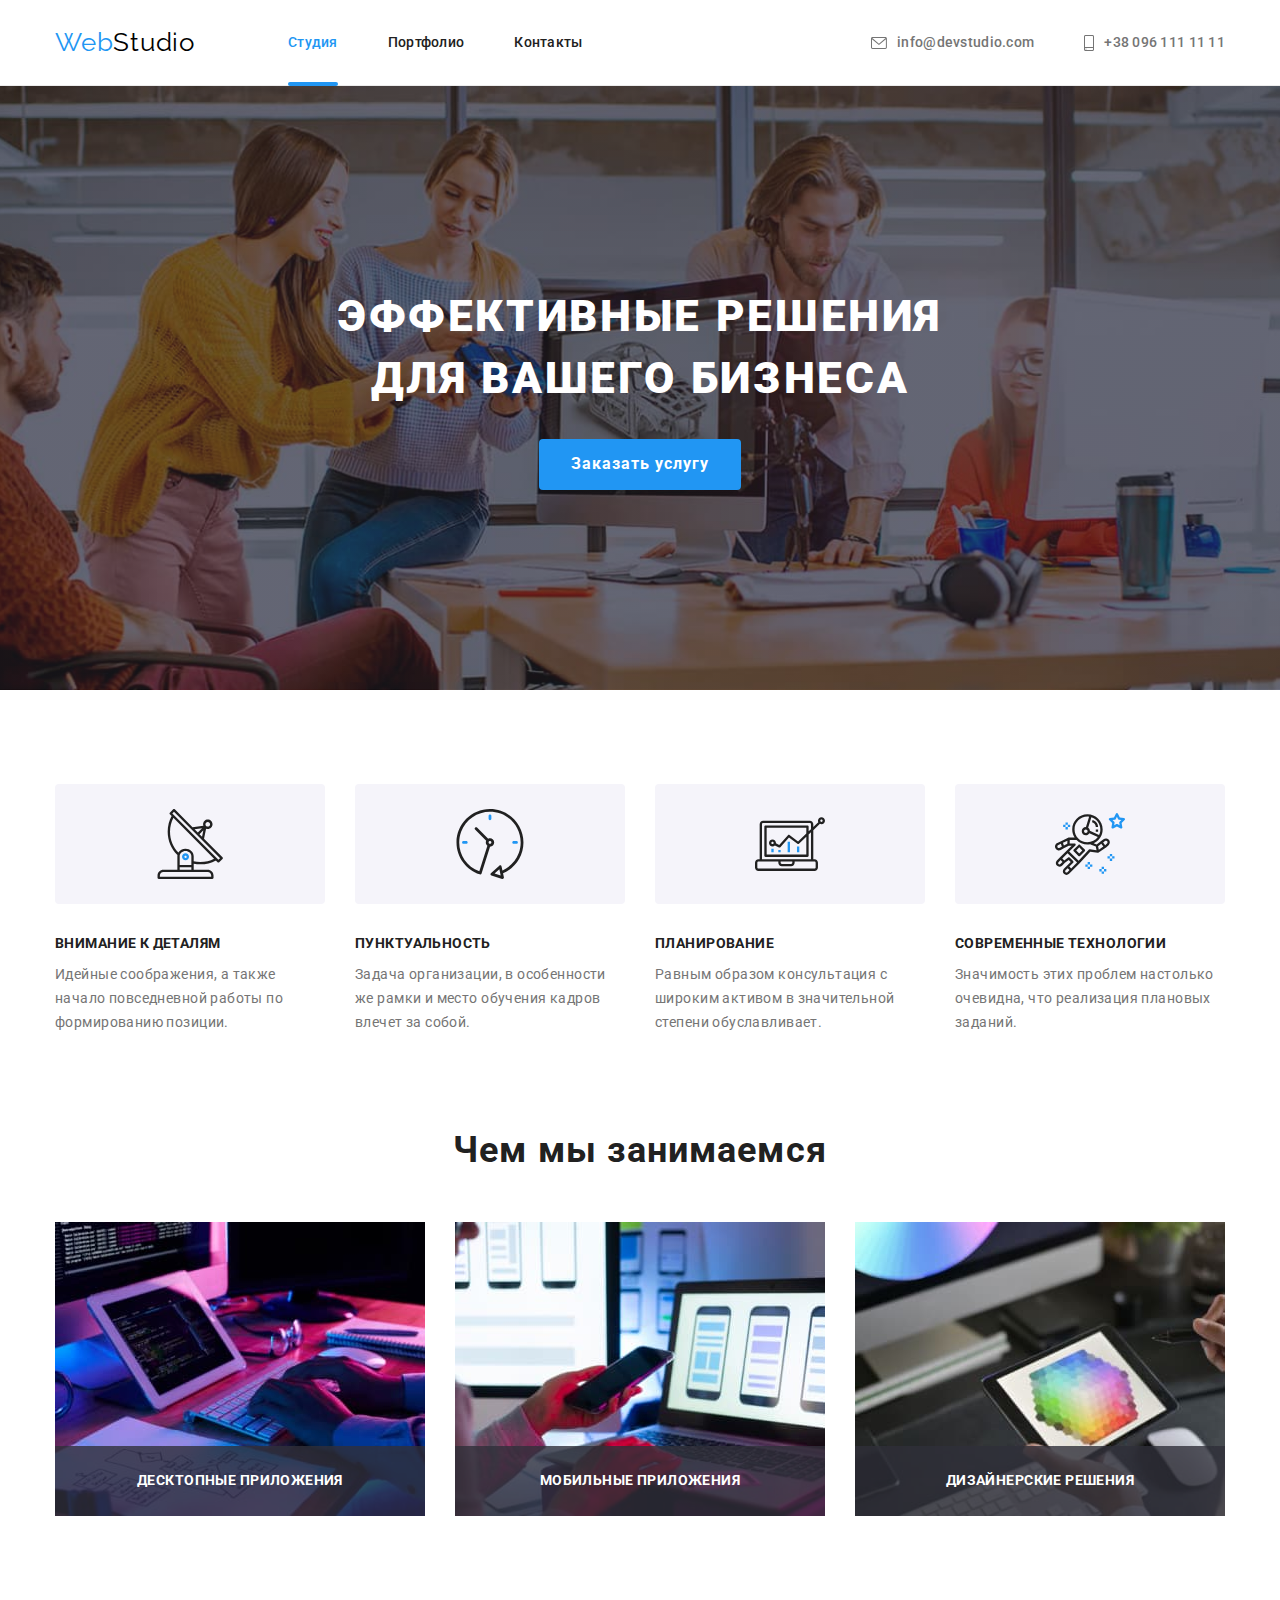
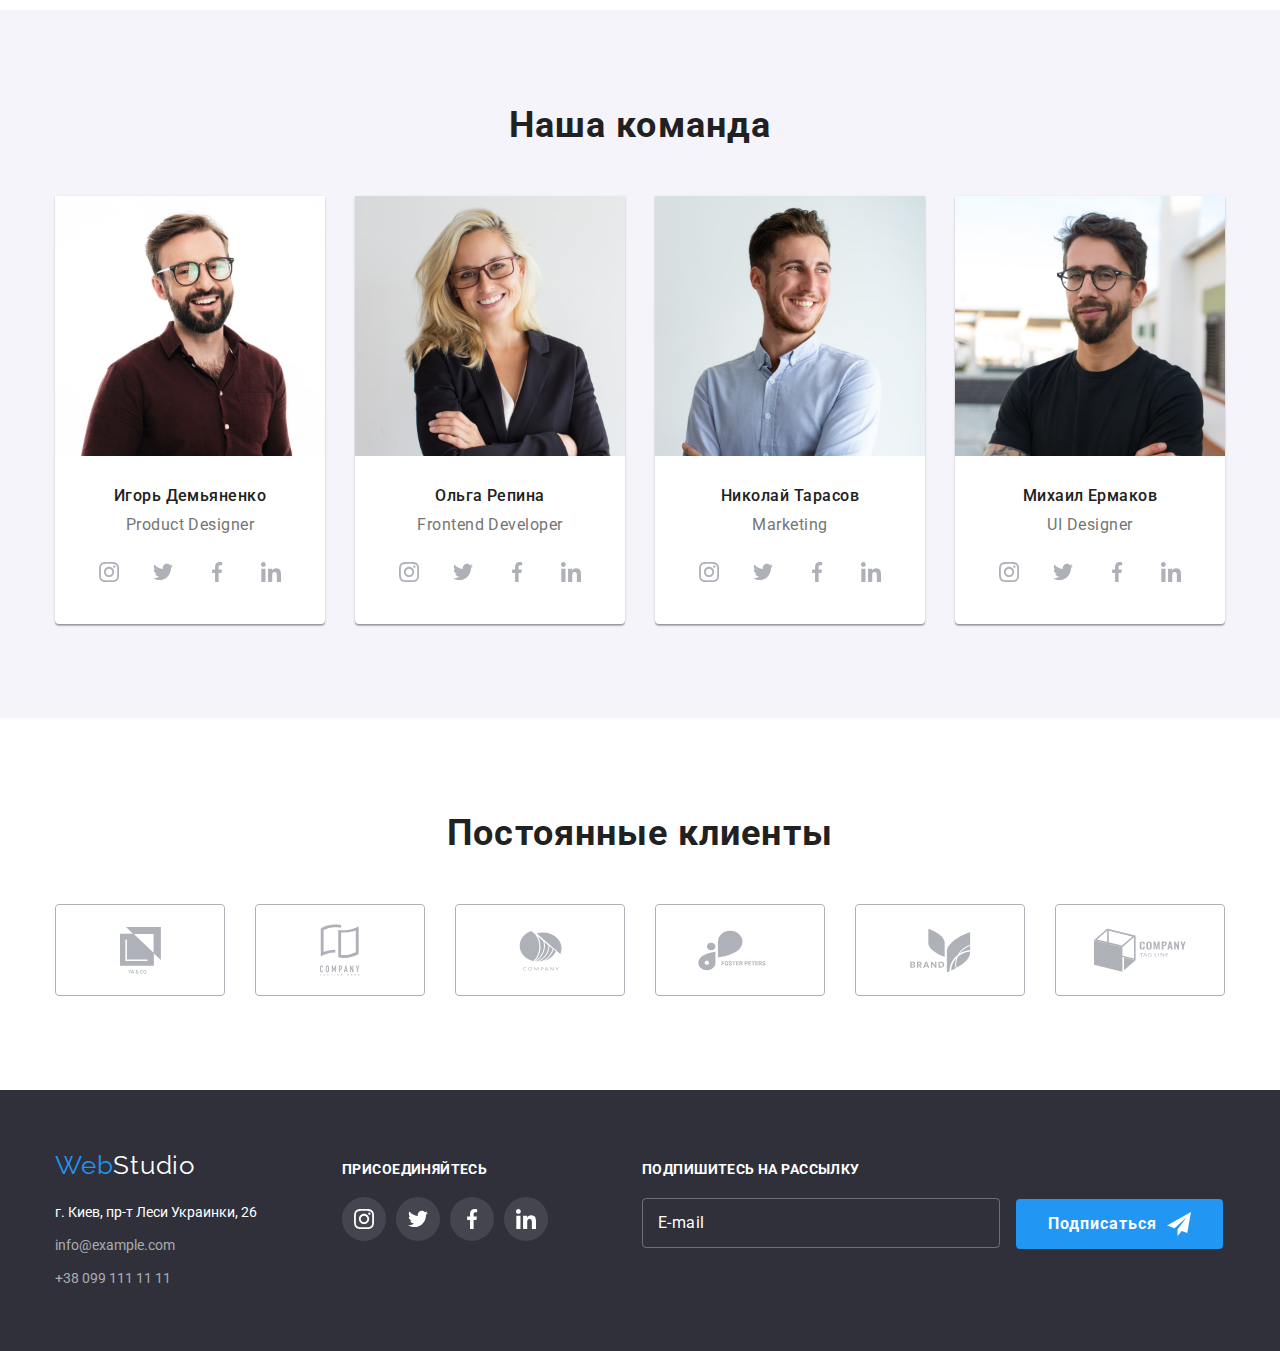
==== commit c4932730: "створює стилі за допомогою scss" ====
--- a/index.html
+++ b/index.html
@@ -11,7 +11,7 @@
   <link href="https://fonts.googleapis.com/css2?family=Raleway:wght@700&family=Roboto:wght@400;500;700;900&display=swap"
     rel="stylesheet">
   <link rel="stylesheet" href="https://cdnjs.cloudflare.com/ajax/libs/modern-normalize/1.1.0/modern-normalize.min.css">
-  <link rel="stylesheet" href="./css/styles.css">
+  <link rel="stylesheet" href="./css/main.min.css">
 </head>
 
 <body>
--- a/css/main.min.css
+++ b/css/main.min.css
@@ -0,0 +1 @@
+body{background-color:#fff;color:#757575;font-family:"Roboto",sans-serif}h1,h2,h3,p,ul{margin:0;padding:0}img{display:block;max-width:100%;height:auto}.link{list-style-type:none;text-decoration:none}.visually-hidden{position:absolute;white-space:nowrap;width:1px;height:1px;overflow:hidden;border:0;padding:0;clip:rect(0 0 0 0);-webkit-clip-path:inset(50%);clip-path:inset(50%);margin:-1px}.list{list-style-type:none}.container{width:1200px;margin-left:auto;margin-right:auto;padding-right:15px;padding-left:15px}.section{padding-top:94px;padding-bottom:94px}.header__container{display:flex;align-items:center}.header{border-bottom:1px solid #ececec}.logo{color:#2196f3;font-family:"Raleway",sans-serif;font-size:26px;line-height:1.2;letter-spacing:.03em}.logo--change-color{color:#000}.header__logo{margin-right:93px;padding-top:24px;padding-bottom:24px}.pagination__list,.header-contacts{display:flex;font-weight:500;font-size:14px;line-height:1.5;letter-spacing:.02em}.pagination__link{color:#212121;display:block;padding-top:32px;padding-bottom:32px;transition:color 250ms cubic-bezier(0.4, 0, 0.2, 1)}.pagination__link--active{color:#2196f3}.pagination__link:hover,.pagination__link:focus{color:#2196f3}.pagination__item{position:relative}.pagination__item:not(:last-child){margin-right:50px}.pagination__link--active::after{content:"";position:absolute;display:block;width:100%;height:4px;border-radius:2px;bottom:0;left:0;background-color:#2196f3;transform:translateY(1px)}.header-contacts{margin-left:auto}.header-contacts__item:not(:last-child){margin-right:50px}.header-contacts__link{display:flex;align-items:center;color:#757575;transition:color 250ms cubic-bezier(0.4, 0, 0.2, 1)}.header-contacts__link:hover,.header-contacts__link:focus{color:#2196f3}.header-contacts__icon{display:flex;align-items:center;margin-right:10px;fill:#757575;transition:fill 250ms cubic-bezier(0.4, 0, 0.2, 1)}.header-contacts__link:hover .header-contacts__icon,.header-contacts__link:focus .header-contacts__icon{fill:#2196f3}.hero{background-color:#2f303a;background-image:linear-gradient(rgba(47, 48, 58, 0.4), rgba(47, 48, 58, 0.4)),url(../images/hero-img.jpg);background-repeat:no-repeat;background-position:center;background-size:cover;max-width:1600px;margin:0 auto;padding-top:200px;padding-bottom:200px}.hero__title{margin-right:auto;margin-left:auto;margin-bottom:30px;width:696px;color:#fff;font-weight:900;font-size:44px;line-height:1.4;text-transform:uppercase;text-align:center;letter-spacing:.06em}.button{display:block;margin-right:auto;margin-left:auto;padding:10px 32px;border-radius:4px;min-width:200px;border:0ch;background-color:#2196f3;color:#fff;font-family:inherit;font-weight:700;font-size:16px;line-height:1.9;text-align:center;letter-spacing:.06em;transition:background-color 250ms cubic-bezier(0.4, 0, 0.2, 1)}.button:focus,.button:hover{cursor:pointer;background-color:#188ce8}.specifics__wrap{background-color:#f5f4fa;border-radius:4px;height:120px;width:270px;margin-bottom:30px;display:flex;justify-content:center;align-items:center}.specifics__list{display:flex;margin-right:-30px}.specifics__item{flex-basis:calc(25% - 30px);margin-right:30px}.specifics__title{margin-bottom:10px;color:#212121;font-size:14px;line-height:1.4;text-transform:uppercase;letter-spacing:.03em}.specifics__text{font-size:14px;line-height:1.7;letter-spacing:.03em}.work{padding-top:0}.work__title{margin-bottom:50px;color:#212121;font-size:36px;line-height:1.2;text-align:center;letter-spacing:.03em}.work__list{display:flex;margin-right:-30px}.work__item{flex-basis:calc(33.3333333333% - 30px);margin-right:30px}.work__wrap{position:relative}.work__subtitle{position:absolute;bottom:0;left:0;width:100%;height:70px;display:flex;justify-content:center;align-items:center;font-weight:700;font-size:14px;line-height:1.14;text-align:center;letter-spacing:.03em;text-transform:uppercase;color:#fff;background-color:rgba(47,48,58,.8)}.team{background-color:#f5f4fa}.team__title{margin-bottom:50px;font-weight:700;font-size:36px;line-height:42px;text-align:center;letter-spacing:.03em;color:#212121}.team__list{display:flex;margin-right:-30px}.team__item{flex-basis:calc(25% - 30px);margin-right:30px;background-color:#fff;border-radius:0px 0px 4px 4px;box-shadow:0px 1px 3px rgba(0,0,0,.12),0px 1px 1px rgba(0,0,0,.14),0px 2px 1px rgba(0,0,0,.2)}.team__inner{padding:30px 32px}.team__person{margin-bottom:10px;color:#212121;font-weight:500;font-size:16px;line-height:1.2;text-align:center;letter-spacing:.03em}.team__profession{font-size:16px;line-height:1.2;text-align:center;letter-spacing:.03em;margin-bottom:16px}.social{width:100%;display:flex;justify-content:space-between}.social__link{display:flex;justify-content:center;align-items:center;width:44px;height:44px;border-radius:50%;background-color:#fff;outline:rgba(0,0,0,0);transition:background-color 250ms cubic-bezier(0.4, 0, 0.2, 1)}.social__link:hover,.social__link:focus{background-color:#2196f3}.social__icon{fill:#afb1b8;transition:fill 250ms cubic-bezier(0.4, 0, 0.2, 1)}.social__link:hover .social__icon,.social__link:focus .social__icon{fill:#fff}.clients__title{font-size:36px;line-height:42px;text-align:center;letter-spacing:.03em;color:#212121;margin-bottom:50px}.clients__list{display:flex;margin-right:-30px}.clients__item{flex-basis:calc(16.6666666667% - 30px);margin-right:30px}.clients__link{display:flex;justify-content:center;align-items:center;width:170px;height:92px;border:1px solid #afb1b8;border-radius:4px;background-color:#fff;color:#afb1b8;outline:rgba(0,0,0,0);transition:border-color 250ms cubic-bezier(0.4, 0, 0.2, 1),color 250ms cubic-bezier(0.4, 0, 0.2, 1)}.clients__link:hover,.clients__link:focus{border-color:#2196f3;color:#2196f3}.clients__icon{fill:currentColor}.footer{padding-top:60px;padding-bottom:60px;background-color:#2f303a}.footer__container{align-items:baseline;display:flex}.footer__logo{display:inline-block;margin-bottom:20px}.footer__logo--change-color{color:#fff}.footer__list{font-style:normal;font-size:14px;line-height:1.7}.footer__item:not(:last-child){margin-bottom:9px}.footer__link{color:rgba(255,255,255,.6);transition:color 250ms cubic-bezier(0.4, 0, 0.2, 1)}.footer__link:hover,.footer__link:focus{color:#2196f3}.footer__link--addres{color:#fff;transition:color 250ms cubic-bezier(0.4, 0, 0.2, 1)}.footer__link--addres:hover,.footer__link--addres:focus{color:#2196f3}.footer__social{width:206px;margin-left:85px}.footer-social__title{display:block;margin-bottom:20px;font-size:14px;line-height:16px;letter-spacing:.03em;text-transform:uppercase;color:#fff}.social__link--change-color{background-color:rgba(255,255,255,.1)}.social__icon--change-color{fill:#fff}.subscribe{margin-left:94px;flex-grow:1}.subscribe__title{display:block;margin-bottom:20px;font-size:14px;line-height:1.14;letter-spacing:.03em;text-transform:uppercase;color:#fff}.subscribe__filed{position:relative;display:inline-block}.subscribe__input{width:358px;height:50px;padding-left:16px;color:#fff;background-color:rgba(0,0,0,0);border:1px solid rgba(255,255,255,.3);border-radius:4px;outline:rgba(0,0,0,0);transition:background-color 250ms cubic-bezier(0.4, 0, 0.2, 1)}.subscribe__label{position:absolute;top:50%;left:16px;transform:translateY(-50%);font-size:16px;line-height:1.25;letter-spacing:.03em;color:#fff;transition:transform 250ms cubic-bezier(0.4, 0, 0.2, 1)}.subscribe__input:not(:-moz-placeholder-shown)+.subscribe__label{transform:translate(-65px, -50%) scale(0.8)}.subscribe__input:not(:-ms-input-placeholder)+.subscribe__label{transform:translate(-65px, -50%) scale(0.8)}.subscribe__input:focus+.subscribe__label,.subscribe__input:not(:placeholder-shown)+.subscribe__label{transform:translate(-65px, -50%) scale(0.8)}.subscribe__button{display:inline-flex;align-items:center;text-align:center;font-size:16px;line-height:1.9;letter-spacing:.06em;margin-left:12px}.subscribe__icon{margin-left:10px;width:24px;height:24px;fill:#fff}.subscribe__input:focus{border-color:#2196f3}.subscribe__input:not(:-moz-placeholder-shown)+.subscribe__text{transform:translate(-65px, -50%) scale(0.8)}.subscribe__input:not(:-ms-input-placeholder)+.subscribe__text{transform:translate(-65px, -50%) scale(0.8)}.subscribe__input:not(:placeholder-shown)+.subscribe__text{transform:translate(-65px, -50%) scale(0.8)}.menu{display:flex;justify-content:center;margin-bottom:50px}.menu__item:not(:last-child){margin-right:8px}.menu__button{padding:6px 22px;border-radius:4px;border:0;font-family:inherit;text-align:center;background-color:#f5f4fa;color:#212121;letter-spacing:.03em;font-weight:500;font-size:16px;line-height:1.6;cursor:pointer;transition:background-color 250ms cubic-bezier(0.4, 0, 0.2, 1),color 250ms cubic-bezier(0.4, 0, 0.2, 1),box-shadow 250ms cubic-bezier(0.4, 0, 0.2, 1)}.menu__button--active{background-color:#2196f3;color:#fff;box-shadow:0px 3px 1px rgba(0,0,0,.1),0px 1px 2px rgba(0,0,0,.08),0px 2px 2px rgba(0,0,0,.12)}.menu__button:hover,.menu__button:focus{background-color:#2196f3;color:#fff;box-shadow:0px 3px 1px rgba(0,0,0,.1),0px 1px 2px rgba(0,0,0,.08),0px 2px 2px rgba(0,0,0,.12)}.menu__button--active{background-color:#2196f3;color:#fff;box-shadow:0px 3px 1px rgba(0,0,0,.1),0px 1px 2px rgba(0,0,0,.08),0px 2px 2px rgba(0,0,0,.12)}.projects{display:flex;flex-wrap:wrap;margin-left:-30px;margin-top:-30px}.project__item{flex-basis:calc(33.3333333333% - 30px);margin-left:30px;margin-top:30px}.project__content{padding:20px 24px;background:#fff;border:1px solid #eee;border-top:0}.project__title{margin-bottom:4px;color:#212121;font-size:18px;line-height:2;letter-spacing:.06em}.project__subtitle{font-size:16px;line-height:1.9;letter-spacing:.03em;color:#212121}.project__link{display:block;transition:box-shadow 250ms cubic-bezier(0.4, 0, 0.2, 1)}.project__link:hover,.project__link:focus{box-shadow:0px 1px 1px rgba(0,0,0,.12),0px 4px 4px rgba(0,0,0,.06),1px 4px 6px rgba(0,0,0,.16)}.project__overlay{position:relative;overflow:hidden}.project__text{position:absolute;top:0;left:0;transform:translateY(100%);width:100%;height:100%;padding:63px 24px;background-color:rgba(33,150,243,.9);color:#fff;font-size:18px;line-height:1.56;letter-spacing:.03em;transition:transform 250ms cubic-bezier(0.4, 0, 0.2, 1)}.project__link:hover .project__text,.project__link:focus .project__text{transform:translateY(0)}.backdrop{position:fixed;width:100vw;height:100vh;top:0;left:0;background-color:rgba(0,0,0,.2);transition:opacity 250ms cubic-bezier(0.4, 0, 0.2, 1),visibility 250ms cubic-bezier(0.4, 0, 0.2, 1)}.is-hidden{visibility:hidden;opacity:0;pointer-events:none}.is-hidden .modal{transform:translate(-50%, -50%) scale(1.5)}.modal{position:absolute;top:50%;left:50%;transform:translate(-50%, -50%);padding:40px;width:528px;min-height:581px;background:#fff;box-shadow:0px 1px 3px rgba(0,0,0,.12),0px 1px 1px rgba(0,0,0,.14),0px 2px 1px rgba(0,0,0,.2);border-radius:4px;transition:transform 250ms cubic-bezier(0.4, 0, 0.2, 1)}.modal__icon{position:absolute;display:flex;justify-content:center;align-items:center;top:8px;right:8px;width:30px;height:30px;border-radius:50%;background-color:rgba(0,0,0,0);border:2px solid rgba(0,0,0,.1);color:#2196f3;transition:border-color 250ms cubic-bezier(0.4, 0, 0.2, 1)}.modal__icon:hover,.modal__icon:focus{border-color:#2196f3}.modal__icon--close{transition:fill 250ms cubic-bezier(0.4, 0, 0.2, 1),transform 250ms cubic-bezier(0.4, 0, 0.2, 1)}.modal__icon:hover .modal__icon--close,.modal__icon:focus .modal__icon--close{fill:#2196f3;transform:rotate(90deg)}.modal__title{display:block;text-align:center;margin-bottom:12px;font-size:20px;line-height:1.15;letter-spacing:.03em;color:#212121}.modal__filed{position:relative;width:100%;display:block;margin-bottom:10px}.modal__coment{position:relative;width:100%;display:block;margin-bottom:20px}.contact__icon{position:absolute;top:50%;left:12px;transition:fill 250ms cubic-bezier(0.4, 0, 0.2, 1)}.modal__input:focus+.contact__icon{fill:#2196f3}.modal__label{font-size:12px;line-height:1.16;letter-spacing:.01em;color:#212121}.modal__input{padding-left:42px;width:100%;height:40px;background-color:rgba(0,0,0,0);outline:rgba(0,0,0,0);border:1px solid rgba(33,33,33,.2);box-sizing:border-box;border-radius:4px;transition:border-color 250ms cubic-bezier(0.4, 0, 0.2, 1)}.modal__input{border-color:#2196f3}.modal__response{padding:12px 16px;width:100%;resize:none;height:120px;background-color:rgba(0,0,0,0);outline:rgba(0,0,0,0);border:1px solid rgba(33,33,33,.2);box-sizing:border-box;border-radius:4px;transition:border-color 250ms cubic-bezier(0.4, 0, 0.2, 1)}.modal__response:focus{border-color:#2196f3}.modal__response::-moz-placeholder{font-size:12px;line-height:14px;letter-spacing:.01em;color:rgba(117,117,117,.5)}.modal__response:-ms-input-placeholder{font-size:12px;line-height:14px;letter-spacing:.01em;color:rgba(117,117,117,.5)}.modal__response::placeholder{font-size:12px;line-height:14px;letter-spacing:.01em;color:rgba(117,117,117,.5)}.modal__agreement{display:block;text-align:center;margin-bottom:30px}.modal__button{display:block;margin:0 auto;transition:box-shadow 250ms cubic-bezier(0.4, 0, 0.2, 1)}.modal__button:hover,.modal__button:focus{box-shadow:0px 4px 4px rgba(0,0,0,.15)}.agreement__input{position:absolute}.agreement__icon{background-color:rgba(0,0,0,0);fill:rgba(0,0,0,0);border:2px solid #000;border-radius:2px;box-shadow:0px 4px 4px rgba(0,0,0,.25);transition:background-color 250ms cubic-bezier(0.4, 0, 0.2, 1),border-color 250ms cubic-bezier(0.4, 0, 0.2, 1),fill 250ms cubic-bezier(0.4, 0, 0.2, 1)}.agreement__input:checked+.agreement__icon{fill:#fff;background-color:#2196f3;border-color:rgba(0,0,0,0)}.agreement__input:focus+.agreement__icon{border-color:#2196f3}.agreement__text{margin-left:7px;font-size:14px;line-height:1.7;letter-spacing:.03em;color:#212121}.agreement__text:link{color:#2196f3}/*# sourceMappingURL=main.min.css.map */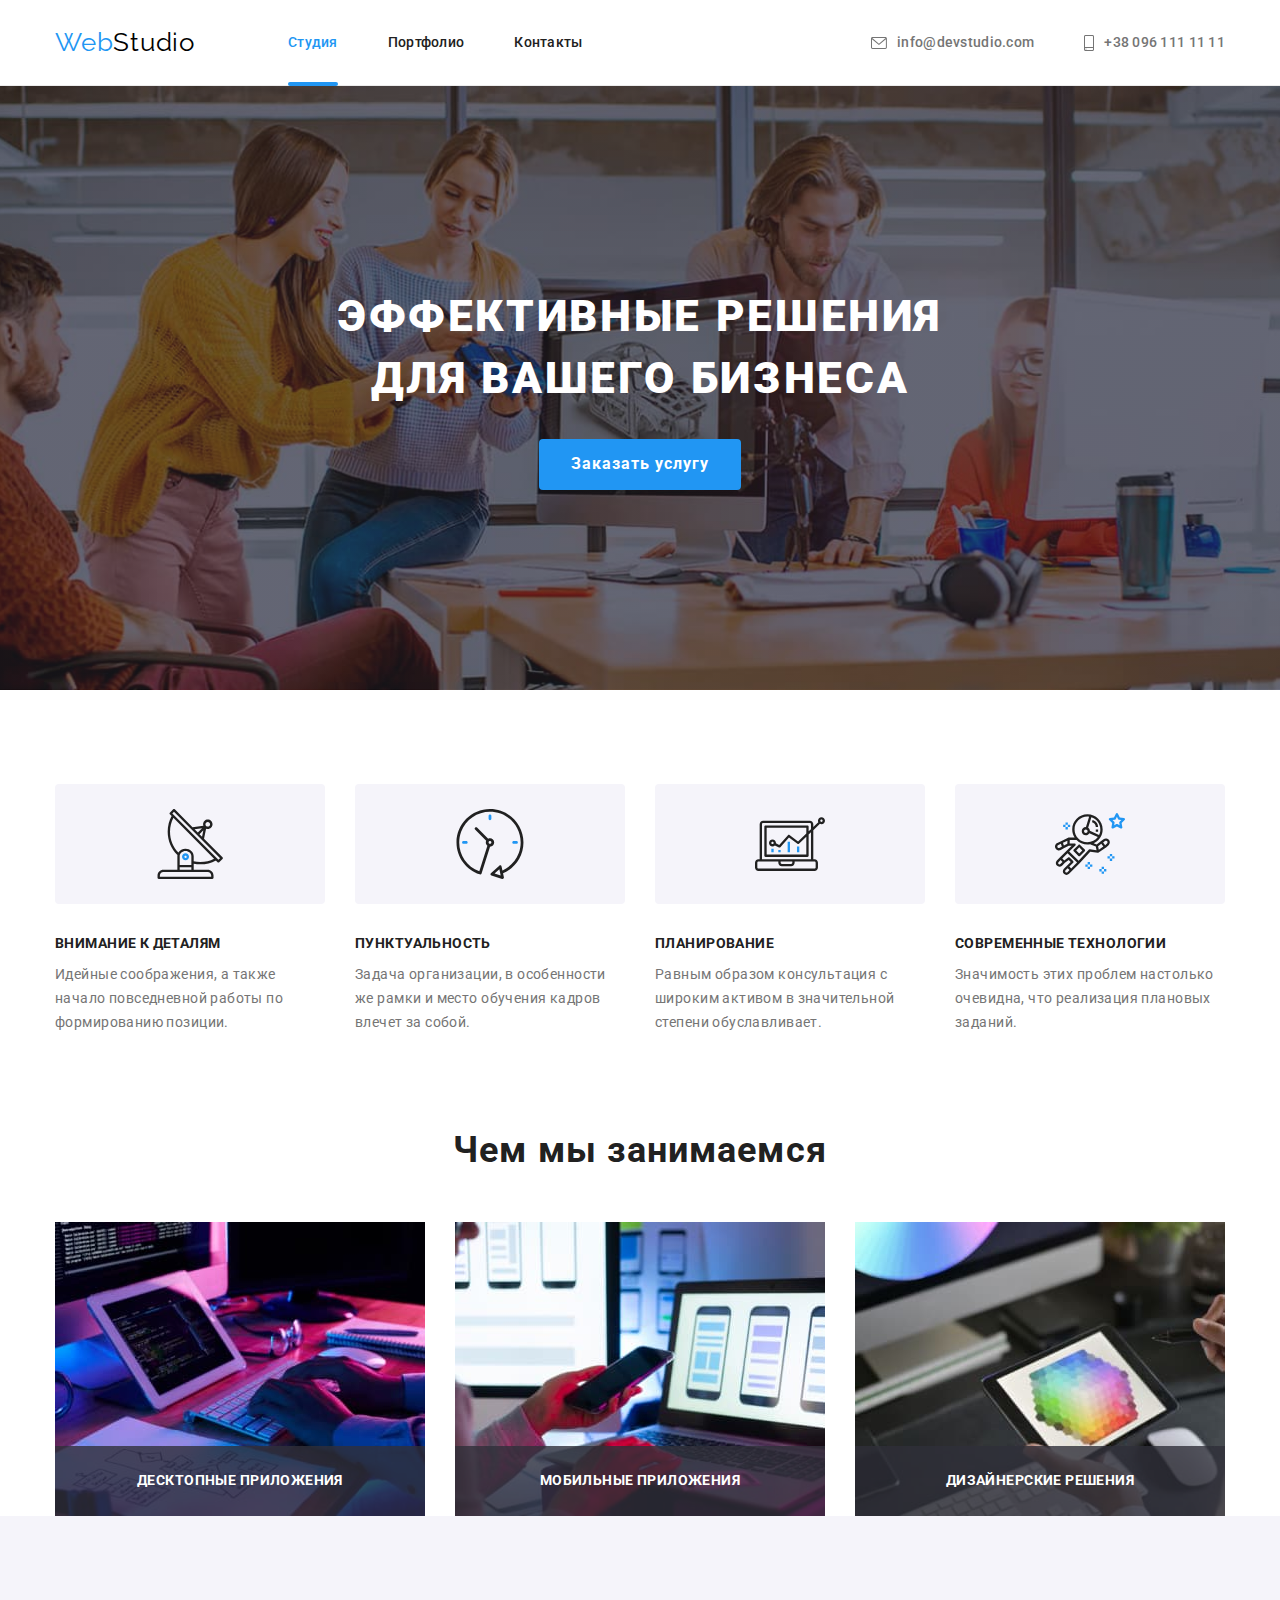
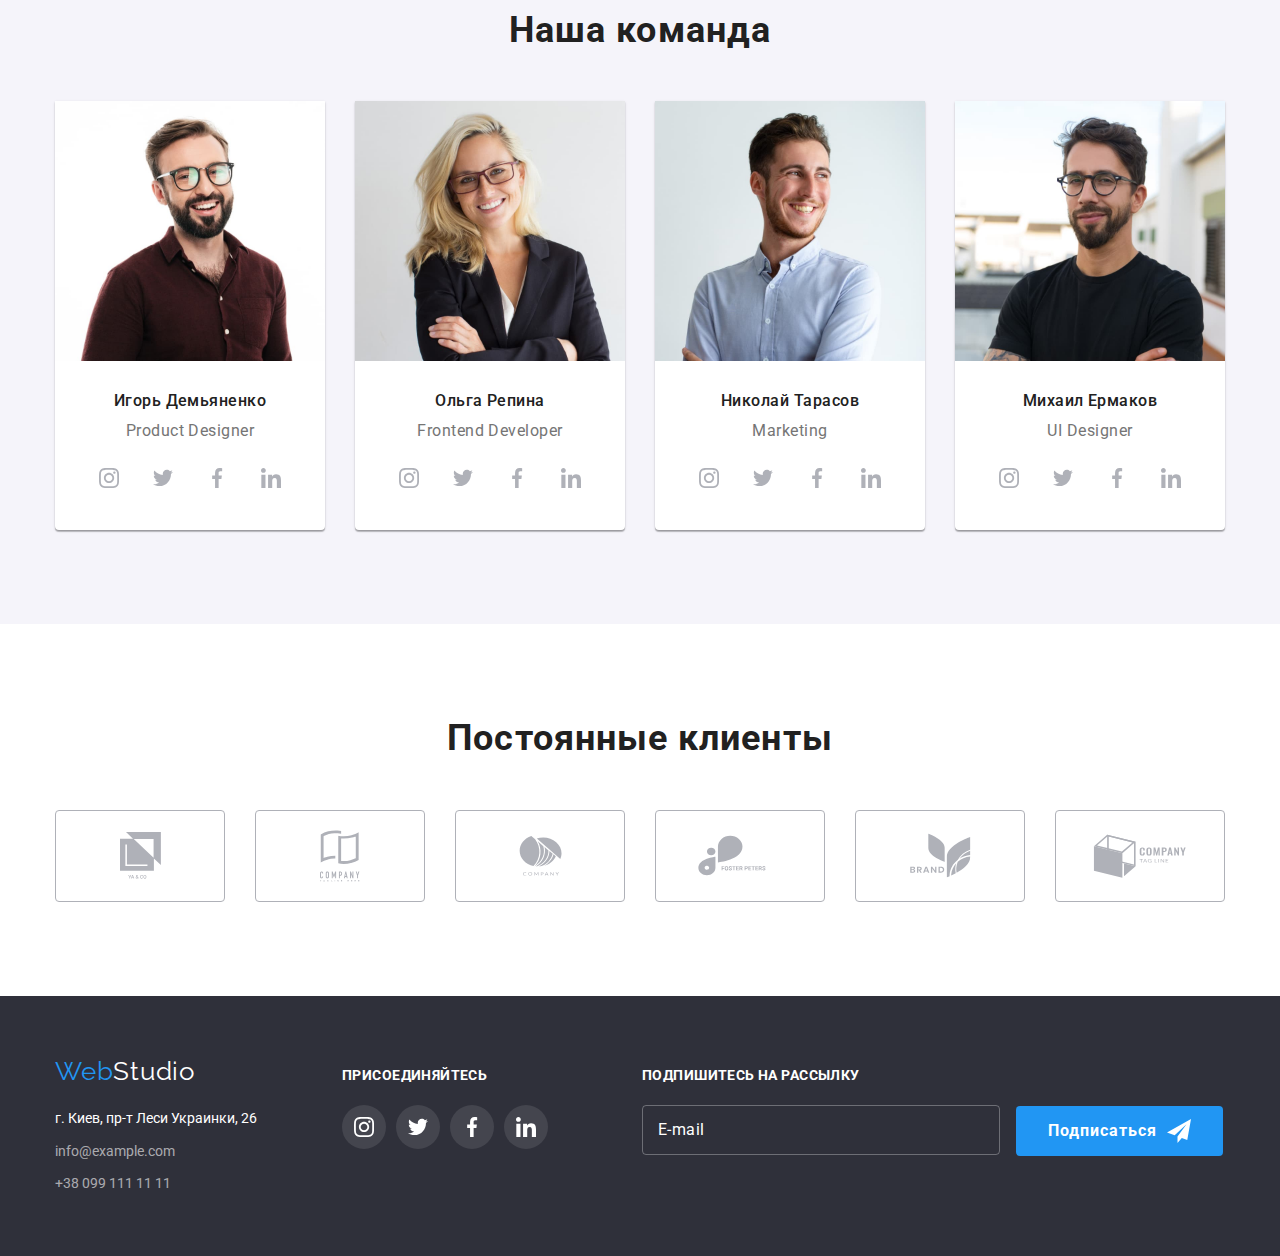
==== commit 5976427f: "добавляє паршели для visuali-hidden, title, container, section" ====
--- a/index.html
+++ b/index.html
@@ -17,7 +17,7 @@
 <body>
   <!-- header -->
   <header class="header">
-    <div class="header__container container">
+    <div class="container--header container">
       <a href="#" class="logo header__logo link">Web<span class="logo--change-color">Studio</span></a>
       <nav class="pagination">
         <ul class="pagination__list list">
@@ -56,7 +56,7 @@
   <main>
     <section class="hero section">
       <div class="container">
-        <h1 class="hero__title">Эффективные решения для вашего бизнеса</h1>
+        <h1 class="title--hero title">Эффективные решения для вашего бизнеса</h1>
         <button type="button" class="button" data-modal-open>Заказать услугу</button>
       </div>
     </section>
@@ -72,7 +72,7 @@
                 <use href="./images/icons.svg#icon-satellite"></use>
               </svg>
             </div>
-            <h3 class="specifics__title">Внимание к деталям</h3>
+            <h3 class="title--specifics title">Внимание к деталям</h3>
             <p class="specifics__text">
               Идейные соображения, а также начало повседневной работы по формированию позиции.
             </p>
@@ -84,7 +84,7 @@
                 <use href="./images/icons.svg#icon-clock"></use>
               </svg>
             </div>
-            <h3 class="specifics__title">Пунктуальность</h3>
+            <h3 class="title--specifics title">Пунктуальность</h3>
             <p class="specifics__text">
               Задача организации, в особенности же рамки и место обучения кадров влечет за собой.
             </p>
@@ -96,7 +96,7 @@
                 <use href="./images/icons.svg#icon-diagram"></use>
               </svg>
             </div>
-            <h3 class="specifics__title">Планирование</h3>
+            <h3 class="title--specifics title">Планирование</h3>
             <p class="specifics__text">
               Равным образом консультация с широким активом в значительной степени обуславливает.
             </p>
@@ -108,7 +108,7 @@
                 <use href="./images/icons.svg#icon-astronaut"></use>
               </svg>
             </div>
-            <h3 class="specifics__title">Современные технологии</h3>
+            <h3 class="title--specifics title">Современные технологии</h3>
             <p class="specifics__text">
               Значимость этих проблем настолько очевидна, что реализация плановых заданий.
             </p>
@@ -118,9 +118,9 @@
     </section>
 
     <!-- work -->
-    <section class="work section">
+    <section class="work section--work">
       <div class="container">
-        <h2 class="work__title">Чем мы занимаемся</h2>
+        <h2 class="title--work title">Чем мы занимаемся</h2>
         <ul class="work__list list">
           <li class="work__item">
             <div class="work__wrap">
@@ -148,7 +148,7 @@
     <!-- team -->
     <section class="team section">
       <div class="container">
-        <h2 class="team__title">Наша команда</h2>
+        <h2 class="title--team title">Наша команда</h2>
         <ul class="team__list list">
           <li class="team__item">
             <img src="./images/igor-demyanenko.jpg" alt="фото Игоря Демьяненко" width="270" />
@@ -308,7 +308,7 @@
     <!-- clients -->
     <section class="clients section">
       <div class="container">
-        <h2 class="clients__title">Постоянные клиенты</h2>
+        <h2 class="title--clients title">Постоянные клиенты</h2>
         <ul class="clients__list list">
           <li class="clients__item">
             <a href="" class="clients__link link">
@@ -363,7 +363,7 @@
 
     <!-- footer -->
     <footer class="footer" id="contacts">
-      <div class="footer__container container">
+      <div class="container--footer container">
         <div>
           <a href="" class="logo footer__logo link">Web<span class="footer__logo--change-color">Studio</span></a>
           <address>
@@ -388,7 +388,7 @@
         </div>
 
         <div class="footer__social">
-          <strong class="footer-social__title">присоединяйтесь</strong>
+          <strong class="title--footer-social title">присоединяйтесь</strong>
           <ul class="social list">
             <li class="social__item">
               <a class="social__link social__link--change-color" href="">
@@ -422,7 +422,7 @@
         </div>
 
         <form action="#" class="subscribe">
-          <strong class="subscribe__title">Подпишитесь на рассылку</strong>
+          <strong class="title--subscribe title">Подпишитесь на рассылку</strong>
           <label class="subscribe__filed">
             <input type="email" name="user-email" class="subscribe__input" placeholder=" " required>
             <span class="subscribe__label">E-mail</span>
@@ -448,7 +448,7 @@
       </button>
 
       <form action="#" class="modal__contact">
-        <strong class="modal__title">Оставьте свои данные, мы вам перезвоним</strong>
+        <strong class="title--modal title">Оставьте свои данные, мы вам перезвоним</strong>
         <label class="modal__filed">
           <span class="modal__label">Имя</span>
           <input type="text" name="user-name" class="modal__input" required>
--- a/css/main.min.css
+++ b/css/main.min.css
@@ -1 +1 @@
-body{background-color:#fff;color:#757575;font-family:"Roboto",sans-serif}h1,h2,h3,p,ul{margin:0;padding:0}img{display:block;max-width:100%;height:auto}.link{list-style-type:none;text-decoration:none}.visually-hidden{position:absolute;white-space:nowrap;width:1px;height:1px;overflow:hidden;border:0;padding:0;clip:rect(0 0 0 0);-webkit-clip-path:inset(50%);clip-path:inset(50%);margin:-1px}.list{list-style-type:none}.container{width:1200px;margin-left:auto;margin-right:auto;padding-right:15px;padding-left:15px}.section{padding-top:94px;padding-bottom:94px}.header__container{display:flex;align-items:center}.header{border-bottom:1px solid #ececec}.logo{color:#2196f3;font-family:"Raleway",sans-serif;font-size:26px;line-height:1.2;letter-spacing:.03em}.logo--change-color{color:#000}.header__logo{margin-right:93px;padding-top:24px;padding-bottom:24px}.pagination__list,.header-contacts{display:flex;font-weight:500;font-size:14px;line-height:1.5;letter-spacing:.02em}.pagination__link{color:#212121;display:block;padding-top:32px;padding-bottom:32px;transition:color 250ms cubic-bezier(0.4, 0, 0.2, 1)}.pagination__link--active{color:#2196f3}.pagination__link:hover,.pagination__link:focus{color:#2196f3}.pagination__item{position:relative}.pagination__item:not(:last-child){margin-right:50px}.pagination__link--active::after{content:"";position:absolute;display:block;width:100%;height:4px;border-radius:2px;bottom:0;left:0;background-color:#2196f3;transform:translateY(1px)}.header-contacts{margin-left:auto}.header-contacts__item:not(:last-child){margin-right:50px}.header-contacts__link{display:flex;align-items:center;color:#757575;transition:color 250ms cubic-bezier(0.4, 0, 0.2, 1)}.header-contacts__link:hover,.header-contacts__link:focus{color:#2196f3}.header-contacts__icon{display:flex;align-items:center;margin-right:10px;fill:#757575;transition:fill 250ms cubic-bezier(0.4, 0, 0.2, 1)}.header-contacts__link:hover .header-contacts__icon,.header-contacts__link:focus .header-contacts__icon{fill:#2196f3}.hero{background-color:#2f303a;background-image:linear-gradient(rgba(47, 48, 58, 0.4), rgba(47, 48, 58, 0.4)),url(../images/hero-img.jpg);background-repeat:no-repeat;background-position:center;background-size:cover;max-width:1600px;margin:0 auto;padding-top:200px;padding-bottom:200px}.hero__title{margin-right:auto;margin-left:auto;margin-bottom:30px;width:696px;color:#fff;font-weight:900;font-size:44px;line-height:1.4;text-transform:uppercase;text-align:center;letter-spacing:.06em}.button{display:block;margin-right:auto;margin-left:auto;padding:10px 32px;border-radius:4px;min-width:200px;border:0ch;background-color:#2196f3;color:#fff;font-family:inherit;font-weight:700;font-size:16px;line-height:1.9;text-align:center;letter-spacing:.06em;transition:background-color 250ms cubic-bezier(0.4, 0, 0.2, 1)}.button:focus,.button:hover{cursor:pointer;background-color:#188ce8}.specifics__wrap{background-color:#f5f4fa;border-radius:4px;height:120px;width:270px;margin-bottom:30px;display:flex;justify-content:center;align-items:center}.specifics__list{display:flex;margin-right:-30px}.specifics__item{flex-basis:calc(25% - 30px);margin-right:30px}.specifics__title{margin-bottom:10px;color:#212121;font-size:14px;line-height:1.4;text-transform:uppercase;letter-spacing:.03em}.specifics__text{font-size:14px;line-height:1.7;letter-spacing:.03em}.work{padding-top:0}.work__title{margin-bottom:50px;color:#212121;font-size:36px;line-height:1.2;text-align:center;letter-spacing:.03em}.work__list{display:flex;margin-right:-30px}.work__item{flex-basis:calc(33.3333333333% - 30px);margin-right:30px}.work__wrap{position:relative}.work__subtitle{position:absolute;bottom:0;left:0;width:100%;height:70px;display:flex;justify-content:center;align-items:center;font-weight:700;font-size:14px;line-height:1.14;text-align:center;letter-spacing:.03em;text-transform:uppercase;color:#fff;background-color:rgba(47,48,58,.8)}.team{background-color:#f5f4fa}.team__title{margin-bottom:50px;font-weight:700;font-size:36px;line-height:42px;text-align:center;letter-spacing:.03em;color:#212121}.team__list{display:flex;margin-right:-30px}.team__item{flex-basis:calc(25% - 30px);margin-right:30px;background-color:#fff;border-radius:0px 0px 4px 4px;box-shadow:0px 1px 3px rgba(0,0,0,.12),0px 1px 1px rgba(0,0,0,.14),0px 2px 1px rgba(0,0,0,.2)}.team__inner{padding:30px 32px}.team__person{margin-bottom:10px;color:#212121;font-weight:500;font-size:16px;line-height:1.2;text-align:center;letter-spacing:.03em}.team__profession{font-size:16px;line-height:1.2;text-align:center;letter-spacing:.03em;margin-bottom:16px}.social{width:100%;display:flex;justify-content:space-between}.social__link{display:flex;justify-content:center;align-items:center;width:44px;height:44px;border-radius:50%;background-color:#fff;outline:rgba(0,0,0,0);transition:background-color 250ms cubic-bezier(0.4, 0, 0.2, 1)}.social__link:hover,.social__link:focus{background-color:#2196f3}.social__icon{fill:#afb1b8;transition:fill 250ms cubic-bezier(0.4, 0, 0.2, 1)}.social__link:hover .social__icon,.social__link:focus .social__icon{fill:#fff}.clients__title{font-size:36px;line-height:42px;text-align:center;letter-spacing:.03em;color:#212121;margin-bottom:50px}.clients__list{display:flex;margin-right:-30px}.clients__item{flex-basis:calc(16.6666666667% - 30px);margin-right:30px}.clients__link{display:flex;justify-content:center;align-items:center;width:170px;height:92px;border:1px solid #afb1b8;border-radius:4px;background-color:#fff;color:#afb1b8;outline:rgba(0,0,0,0);transition:border-color 250ms cubic-bezier(0.4, 0, 0.2, 1),color 250ms cubic-bezier(0.4, 0, 0.2, 1)}.clients__link:hover,.clients__link:focus{border-color:#2196f3;color:#2196f3}.clients__icon{fill:currentColor}.footer{padding-top:60px;padding-bottom:60px;background-color:#2f303a}.footer__container{align-items:baseline;display:flex}.footer__logo{display:inline-block;margin-bottom:20px}.footer__logo--change-color{color:#fff}.footer__list{font-style:normal;font-size:14px;line-height:1.7}.footer__item:not(:last-child){margin-bottom:9px}.footer__link{color:rgba(255,255,255,.6);transition:color 250ms cubic-bezier(0.4, 0, 0.2, 1)}.footer__link:hover,.footer__link:focus{color:#2196f3}.footer__link--addres{color:#fff;transition:color 250ms cubic-bezier(0.4, 0, 0.2, 1)}.footer__link--addres:hover,.footer__link--addres:focus{color:#2196f3}.footer__social{width:206px;margin-left:85px}.footer-social__title{display:block;margin-bottom:20px;font-size:14px;line-height:16px;letter-spacing:.03em;text-transform:uppercase;color:#fff}.social__link--change-color{background-color:rgba(255,255,255,.1)}.social__icon--change-color{fill:#fff}.subscribe{margin-left:94px;flex-grow:1}.subscribe__title{display:block;margin-bottom:20px;font-size:14px;line-height:1.14;letter-spacing:.03em;text-transform:uppercase;color:#fff}.subscribe__filed{position:relative;display:inline-block}.subscribe__input{width:358px;height:50px;padding-left:16px;color:#fff;background-color:rgba(0,0,0,0);border:1px solid rgba(255,255,255,.3);border-radius:4px;outline:rgba(0,0,0,0);transition:background-color 250ms cubic-bezier(0.4, 0, 0.2, 1)}.subscribe__label{position:absolute;top:50%;left:16px;transform:translateY(-50%);font-size:16px;line-height:1.25;letter-spacing:.03em;color:#fff;transition:transform 250ms cubic-bezier(0.4, 0, 0.2, 1)}.subscribe__input:not(:-moz-placeholder-shown)+.subscribe__label{transform:translate(-65px, -50%) scale(0.8)}.subscribe__input:not(:-ms-input-placeholder)+.subscribe__label{transform:translate(-65px, -50%) scale(0.8)}.subscribe__input:focus+.subscribe__label,.subscribe__input:not(:placeholder-shown)+.subscribe__label{transform:translate(-65px, -50%) scale(0.8)}.subscribe__button{display:inline-flex;align-items:center;text-align:center;font-size:16px;line-height:1.9;letter-spacing:.06em;margin-left:12px}.subscribe__icon{margin-left:10px;width:24px;height:24px;fill:#fff}.subscribe__input:focus{border-color:#2196f3}.subscribe__input:not(:-moz-placeholder-shown)+.subscribe__text{transform:translate(-65px, -50%) scale(0.8)}.subscribe__input:not(:-ms-input-placeholder)+.subscribe__text{transform:translate(-65px, -50%) scale(0.8)}.subscribe__input:not(:placeholder-shown)+.subscribe__text{transform:translate(-65px, -50%) scale(0.8)}.menu{display:flex;justify-content:center;margin-bottom:50px}.menu__item:not(:last-child){margin-right:8px}.menu__button{padding:6px 22px;border-radius:4px;border:0;font-family:inherit;text-align:center;background-color:#f5f4fa;color:#212121;letter-spacing:.03em;font-weight:500;font-size:16px;line-height:1.6;cursor:pointer;transition:background-color 250ms cubic-bezier(0.4, 0, 0.2, 1),color 250ms cubic-bezier(0.4, 0, 0.2, 1),box-shadow 250ms cubic-bezier(0.4, 0, 0.2, 1)}.menu__button--active{background-color:#2196f3;color:#fff;box-shadow:0px 3px 1px rgba(0,0,0,.1),0px 1px 2px rgba(0,0,0,.08),0px 2px 2px rgba(0,0,0,.12)}.menu__button:hover,.menu__button:focus{background-color:#2196f3;color:#fff;box-shadow:0px 3px 1px rgba(0,0,0,.1),0px 1px 2px rgba(0,0,0,.08),0px 2px 2px rgba(0,0,0,.12)}.menu__button--active{background-color:#2196f3;color:#fff;box-shadow:0px 3px 1px rgba(0,0,0,.1),0px 1px 2px rgba(0,0,0,.08),0px 2px 2px rgba(0,0,0,.12)}.projects{display:flex;flex-wrap:wrap;margin-left:-30px;margin-top:-30px}.project__item{flex-basis:calc(33.3333333333% - 30px);margin-left:30px;margin-top:30px}.project__content{padding:20px 24px;background:#fff;border:1px solid #eee;border-top:0}.project__title{margin-bottom:4px;color:#212121;font-size:18px;line-height:2;letter-spacing:.06em}.project__subtitle{font-size:16px;line-height:1.9;letter-spacing:.03em;color:#212121}.project__link{display:block;transition:box-shadow 250ms cubic-bezier(0.4, 0, 0.2, 1)}.project__link:hover,.project__link:focus{box-shadow:0px 1px 1px rgba(0,0,0,.12),0px 4px 4px rgba(0,0,0,.06),1px 4px 6px rgba(0,0,0,.16)}.project__overlay{position:relative;overflow:hidden}.project__text{position:absolute;top:0;left:0;transform:translateY(100%);width:100%;height:100%;padding:63px 24px;background-color:rgba(33,150,243,.9);color:#fff;font-size:18px;line-height:1.56;letter-spacing:.03em;transition:transform 250ms cubic-bezier(0.4, 0, 0.2, 1)}.project__link:hover .project__text,.project__link:focus .project__text{transform:translateY(0)}.backdrop{position:fixed;width:100vw;height:100vh;top:0;left:0;background-color:rgba(0,0,0,.2);transition:opacity 250ms cubic-bezier(0.4, 0, 0.2, 1),visibility 250ms cubic-bezier(0.4, 0, 0.2, 1)}.is-hidden{visibility:hidden;opacity:0;pointer-events:none}.is-hidden .modal{transform:translate(-50%, -50%) scale(1.5)}.modal{position:absolute;top:50%;left:50%;transform:translate(-50%, -50%);padding:40px;width:528px;min-height:581px;background:#fff;box-shadow:0px 1px 3px rgba(0,0,0,.12),0px 1px 1px rgba(0,0,0,.14),0px 2px 1px rgba(0,0,0,.2);border-radius:4px;transition:transform 250ms cubic-bezier(0.4, 0, 0.2, 1)}.modal__icon{position:absolute;display:flex;justify-content:center;align-items:center;top:8px;right:8px;width:30px;height:30px;border-radius:50%;background-color:rgba(0,0,0,0);border:2px solid rgba(0,0,0,.1);color:#2196f3;transition:border-color 250ms cubic-bezier(0.4, 0, 0.2, 1)}.modal__icon:hover,.modal__icon:focus{border-color:#2196f3}.modal__icon--close{transition:fill 250ms cubic-bezier(0.4, 0, 0.2, 1),transform 250ms cubic-bezier(0.4, 0, 0.2, 1)}.modal__icon:hover .modal__icon--close,.modal__icon:focus .modal__icon--close{fill:#2196f3;transform:rotate(90deg)}.modal__title{display:block;text-align:center;margin-bottom:12px;font-size:20px;line-height:1.15;letter-spacing:.03em;color:#212121}.modal__filed{position:relative;width:100%;display:block;margin-bottom:10px}.modal__coment{position:relative;width:100%;display:block;margin-bottom:20px}.contact__icon{position:absolute;top:50%;left:12px;transition:fill 250ms cubic-bezier(0.4, 0, 0.2, 1)}.modal__input:focus+.contact__icon{fill:#2196f3}.modal__label{font-size:12px;line-height:1.16;letter-spacing:.01em;color:#212121}.modal__input{padding-left:42px;width:100%;height:40px;background-color:rgba(0,0,0,0);outline:rgba(0,0,0,0);border:1px solid rgba(33,33,33,.2);box-sizing:border-box;border-radius:4px;transition:border-color 250ms cubic-bezier(0.4, 0, 0.2, 1)}.modal__input{border-color:#2196f3}.modal__response{padding:12px 16px;width:100%;resize:none;height:120px;background-color:rgba(0,0,0,0);outline:rgba(0,0,0,0);border:1px solid rgba(33,33,33,.2);box-sizing:border-box;border-radius:4px;transition:border-color 250ms cubic-bezier(0.4, 0, 0.2, 1)}.modal__response:focus{border-color:#2196f3}.modal__response::-moz-placeholder{font-size:12px;line-height:14px;letter-spacing:.01em;color:rgba(117,117,117,.5)}.modal__response:-ms-input-placeholder{font-size:12px;line-height:14px;letter-spacing:.01em;color:rgba(117,117,117,.5)}.modal__response::placeholder{font-size:12px;line-height:14px;letter-spacing:.01em;color:rgba(117,117,117,.5)}.modal__agreement{display:block;text-align:center;margin-bottom:30px}.modal__button{display:block;margin:0 auto;transition:box-shadow 250ms cubic-bezier(0.4, 0, 0.2, 1)}.modal__button:hover,.modal__button:focus{box-shadow:0px 4px 4px rgba(0,0,0,.15)}.agreement__input{position:absolute}.agreement__icon{background-color:rgba(0,0,0,0);fill:rgba(0,0,0,0);border:2px solid #000;border-radius:2px;box-shadow:0px 4px 4px rgba(0,0,0,.25);transition:background-color 250ms cubic-bezier(0.4, 0, 0.2, 1),border-color 250ms cubic-bezier(0.4, 0, 0.2, 1),fill 250ms cubic-bezier(0.4, 0, 0.2, 1)}.agreement__input:checked+.agreement__icon{fill:#fff;background-color:#2196f3;border-color:rgba(0,0,0,0)}.agreement__input:focus+.agreement__icon{border-color:#2196f3}.agreement__text{margin-left:7px;font-size:14px;line-height:1.7;letter-spacing:.03em;color:#212121}.agreement__text:link{color:#2196f3}/*# sourceMappingURL=main.min.css.map */+body{background-color:#fff;color:#757575;font-family:"Roboto",sans-serif}h1,h2,h3,p,ul{margin:0;padding:0}img{display:block;max-width:100%;height:auto}.link{list-style-type:none;text-decoration:none}.list{list-style-type:none}.visually-hidden{position:absolute;white-space:nowrap;width:1px;height:1px;overflow:hidden;border:0;padding:0;clip:rect(0 0 0 0);-webkit-clip-path:inset(50%);clip-path:inset(50%);margin:-1px}.container{width:1200px;margin-left:auto;margin-right:auto;padding-right:15px;padding-left:15px}.container--header{display:flex;align-items:center}.container--footer{align-items:baseline;display:flex}.section{padding-top:94px;padding-bottom:94px}.section--work{padding-top:0}.title{font-size:14px;line-height:1.4;letter-spacing:.03em;color:#212121}.title--clients{font-size:36px;line-height:1.16;text-align:center;letter-spacing:.03em;color:#212121;margin-bottom:50px}.title--footer-social{display:block;margin-bottom:20px;text-transform:uppercase;color:#fff}.title--hero{margin-right:auto;margin-left:auto;margin-bottom:30px;width:696px;color:#fff;font-weight:900;font-size:44px;line-height:1.4;text-transform:uppercase;text-align:center;letter-spacing:.06em}.title--modal{display:block;text-align:center;margin-bottom:12px;font-size:20px;line-height:1.15}.title--project{margin-bottom:4px;font-size:18px;line-height:2;letter-spacing:.06em}.title--specifics{margin-bottom:10px;text-transform:uppercase}.title--subscribe{display:block;margin-bottom:20px;text-transform:uppercase;color:#fff}.title--team{margin-bottom:50px;font-weight:700;font-size:36px;line-height:1.16;text-align:center}.title--work{margin-bottom:50px;font-size:36px;line-height:1.2;text-align:center}.header{border-bottom:1px solid #ececec}.logo{color:#2196f3;font-family:"Raleway",sans-serif;font-size:26px;line-height:1.2;letter-spacing:.03em}.logo--change-color{color:#000}.header__logo{margin-right:93px;padding-top:24px;padding-bottom:24px}.pagination__list,.header-contacts{display:flex;font-weight:500;font-size:14px;line-height:1.5;letter-spacing:.02em}.pagination__link{color:#212121;display:block;padding-top:32px;padding-bottom:32px;transition:color 250ms cubic-bezier(0.4, 0, 0.2, 1)}.pagination__link--active{color:#2196f3}.pagination__link:hover,.pagination__link:focus{color:#2196f3}.pagination__item{position:relative}.pagination__item:not(:last-child){margin-right:50px}.pagination__link--active::after{content:"";position:absolute;display:block;width:100%;height:4px;border-radius:2px;bottom:0;left:0;background-color:#2196f3;transform:translateY(1px)}.header-contacts{margin-left:auto}.header-contacts__item:not(:last-child){margin-right:50px}.header-contacts__link{display:flex;align-items:center;color:#757575;transition:color 250ms cubic-bezier(0.4, 0, 0.2, 1)}.header-contacts__link:hover,.header-contacts__link:focus{color:#2196f3}.header-contacts__icon{display:flex;align-items:center;margin-right:10px;fill:#757575;transition:fill 250ms cubic-bezier(0.4, 0, 0.2, 1)}.header-contacts__link:hover .header-contacts__icon,.header-contacts__link:focus .header-contacts__icon{fill:#2196f3}.hero{background-color:#2f303a;background-image:linear-gradient(rgba(47, 48, 58, 0.4), rgba(47, 48, 58, 0.4)),url(../images/hero-img.jpg);background-repeat:no-repeat;background-position:center;background-size:cover;max-width:1600px;margin:0 auto;padding-top:200px;padding-bottom:200px}.button{display:block;margin-right:auto;margin-left:auto;padding:10px 32px;border-radius:4px;min-width:200px;border:0ch;background-color:#2196f3;color:#fff;font-family:inherit;font-weight:700;font-size:16px;line-height:1.9;text-align:center;letter-spacing:.06em;transition:background-color 250ms cubic-bezier(0.4, 0, 0.2, 1)}.button:focus,.button:hover{cursor:pointer;background-color:#188ce8}.specifics__wrap{background-color:#f5f4fa;border-radius:4px;height:120px;width:270px;margin-bottom:30px;display:flex;justify-content:center;align-items:center}.specifics__list{display:flex;margin-right:-30px}.specifics__item{flex-basis:calc(25% - 30px);margin-right:30px}.specifics__text{font-size:14px;line-height:1.7;letter-spacing:.03em}.work__list{display:flex;margin-right:-30px}.work__item{flex-basis:calc(33.3333333333% - 30px);margin-right:30px}.work__wrap{position:relative}.work__subtitle{position:absolute;bottom:0;left:0;width:100%;height:70px;display:flex;justify-content:center;align-items:center;font-weight:700;font-size:14px;line-height:1.14;text-align:center;letter-spacing:.03em;text-transform:uppercase;color:#fff;background-color:rgba(47,48,58,.8)}.team{background-color:#f5f4fa}.team__list{display:flex;margin-right:-30px}.team__item{flex-basis:calc(25% - 30px);margin-right:30px;background-color:#fff;border-radius:0px 0px 4px 4px;box-shadow:0px 1px 3px rgba(0,0,0,.12),0px 1px 1px rgba(0,0,0,.14),0px 2px 1px rgba(0,0,0,.2)}.team__inner{padding:30px 32px}.team__person{margin-bottom:10px;color:#212121;font-weight:500;font-size:16px;line-height:1.2;text-align:center;letter-spacing:.03em}.team__profession{font-size:16px;line-height:1.2;text-align:center;letter-spacing:.03em;margin-bottom:16px}.social{width:100%;display:flex;justify-content:space-between}.social__link{display:flex;justify-content:center;align-items:center;width:44px;height:44px;border-radius:50%;background-color:#fff;outline:rgba(0,0,0,0);transition:background-color 250ms cubic-bezier(0.4, 0, 0.2, 1)}.social__link:hover,.social__link:focus{background-color:#2196f3}.social__icon{fill:#afb1b8;transition:fill 250ms cubic-bezier(0.4, 0, 0.2, 1)}.social__link:hover .social__icon,.social__link:focus .social__icon{fill:#fff}.clients__list{display:flex;margin-right:-30px}.clients__item{flex-basis:calc(16.6666666667% - 30px);margin-right:30px}.clients__link{display:flex;justify-content:center;align-items:center;width:170px;height:92px;border:1px solid #afb1b8;border-radius:4px;background-color:#fff;color:#afb1b8;outline:rgba(0,0,0,0);transition:border-color 250ms cubic-bezier(0.4, 0, 0.2, 1),color 250ms cubic-bezier(0.4, 0, 0.2, 1)}.clients__link:hover,.clients__link:focus{border-color:#2196f3;color:#2196f3}.clients__icon{fill:currentColor}.footer{padding-top:60px;padding-bottom:60px;background-color:#2f303a}.footer__logo{display:inline-block;margin-bottom:20px}.footer__logo--change-color{color:#fff}.footer__list{font-style:normal;font-size:14px;line-height:1.7}.footer__item:not(:last-child){margin-bottom:9px}.footer__link{color:rgba(255,255,255,.6);transition:color 250ms cubic-bezier(0.4, 0, 0.2, 1)}.footer__link:hover,.footer__link:focus{color:#2196f3}.footer__link--addres{color:#fff;transition:color 250ms cubic-bezier(0.4, 0, 0.2, 1)}.footer__link--addres:hover,.footer__link--addres:focus{color:#2196f3}.footer__social{width:206px;margin-left:85px}.social__link--change-color{background-color:rgba(255,255,255,.1)}.social__icon--change-color{fill:#fff}.subscribe{margin-left:94px;flex-grow:1}.subscribe__filed{position:relative;display:inline-block}.subscribe__input{width:358px;height:50px;padding-left:16px;color:#fff;background-color:rgba(0,0,0,0);border:1px solid rgba(255,255,255,.3);border-radius:4px;outline:rgba(0,0,0,0);transition:background-color 250ms cubic-bezier(0.4, 0, 0.2, 1)}.subscribe__label{position:absolute;top:50%;left:16px;transform:translateY(-50%);font-size:16px;line-height:1.25;letter-spacing:.03em;color:#fff;transition:transform 250ms cubic-bezier(0.4, 0, 0.2, 1)}.subscribe__input:not(:-moz-placeholder-shown)+.subscribe__label{transform:translate(-65px, -50%) scale(0.8)}.subscribe__input:not(:-ms-input-placeholder)+.subscribe__label{transform:translate(-65px, -50%) scale(0.8)}.subscribe__input:focus+.subscribe__label,.subscribe__input:not(:placeholder-shown)+.subscribe__label{transform:translate(-65px, -50%) scale(0.8)}.subscribe__button{display:inline-flex;align-items:center;text-align:center;font-size:16px;line-height:1.9;letter-spacing:.06em;margin-left:12px}.subscribe__icon{margin-left:10px;width:24px;height:24px;fill:#fff}.subscribe__input:focus{border-color:#2196f3}.subscribe__input:not(:-moz-placeholder-shown)+.subscribe__text{transform:translate(-65px, -50%) scale(0.8)}.subscribe__input:not(:-ms-input-placeholder)+.subscribe__text{transform:translate(-65px, -50%) scale(0.8)}.subscribe__input:not(:placeholder-shown)+.subscribe__text{transform:translate(-65px, -50%) scale(0.8)}.menu{display:flex;justify-content:center;margin-bottom:50px}.menu__item:not(:last-child){margin-right:8px}.menu__button{padding:6px 22px;border-radius:4px;border:0;font-family:inherit;text-align:center;background-color:#f5f4fa;color:#212121;letter-spacing:.03em;font-weight:500;font-size:16px;line-height:1.6;cursor:pointer;transition:background-color 250ms cubic-bezier(0.4, 0, 0.2, 1),color 250ms cubic-bezier(0.4, 0, 0.2, 1),box-shadow 250ms cubic-bezier(0.4, 0, 0.2, 1)}.menu__button--active{background-color:#2196f3;color:#fff;box-shadow:0px 3px 1px rgba(0,0,0,.1),0px 1px 2px rgba(0,0,0,.08),0px 2px 2px rgba(0,0,0,.12)}.menu__button:hover,.menu__button:focus{background-color:#2196f3;color:#fff;box-shadow:0px 3px 1px rgba(0,0,0,.1),0px 1px 2px rgba(0,0,0,.08),0px 2px 2px rgba(0,0,0,.12)}.menu__button--active{background-color:#2196f3;color:#fff;box-shadow:0px 3px 1px rgba(0,0,0,.1),0px 1px 2px rgba(0,0,0,.08),0px 2px 2px rgba(0,0,0,.12)}.projects{display:flex;flex-wrap:wrap;margin-left:-30px;margin-top:-30px}.project__item{flex-basis:calc(33.3333333333% - 30px);margin-left:30px;margin-top:30px}.project__content{padding:20px 24px;background:#fff;border:1px solid #eee;border-top:0}.project__subtitle{font-size:16px;line-height:1.9;letter-spacing:.03em;color:#212121}.project__link{display:block;transition:box-shadow 250ms cubic-bezier(0.4, 0, 0.2, 1)}.project__link:hover,.project__link:focus{box-shadow:0px 1px 1px rgba(0,0,0,.12),0px 4px 4px rgba(0,0,0,.06),1px 4px 6px rgba(0,0,0,.16)}.project__overlay{position:relative;overflow:hidden}.project__text{position:absolute;top:0;left:0;transform:translateY(100%);width:100%;height:100%;padding:63px 24px;background-color:rgba(33,150,243,.9);color:#fff;font-size:18px;line-height:1.56;letter-spacing:.03em;transition:transform 250ms cubic-bezier(0.4, 0, 0.2, 1)}.project__link:hover .project__text,.project__link:focus .project__text{transform:translateY(0)}.backdrop{position:fixed;width:100vw;height:100vh;top:0;left:0;background-color:rgba(0,0,0,.2);transition:opacity 250ms cubic-bezier(0.4, 0, 0.2, 1),visibility 250ms cubic-bezier(0.4, 0, 0.2, 1)}.is-hidden{visibility:hidden;opacity:0;pointer-events:none}.is-hidden .modal{transform:translate(-50%, -50%) scale(1.5)}.modal{position:absolute;top:50%;left:50%;transform:translate(-50%, -50%);padding:40px;width:528px;min-height:581px;background:#fff;box-shadow:0px 1px 3px rgba(0,0,0,.12),0px 1px 1px rgba(0,0,0,.14),0px 2px 1px rgba(0,0,0,.2);border-radius:4px;transition:transform 250ms cubic-bezier(0.4, 0, 0.2, 1)}.modal__icon{position:absolute;display:flex;justify-content:center;align-items:center;top:8px;right:8px;width:30px;height:30px;border-radius:50%;background-color:rgba(0,0,0,0);border:2px solid rgba(0,0,0,.1);color:#2196f3;transition:border-color 250ms cubic-bezier(0.4, 0, 0.2, 1)}.modal__icon:hover,.modal__icon:focus{border-color:#2196f3}.modal__icon--close{transition:fill 250ms cubic-bezier(0.4, 0, 0.2, 1),transform 250ms cubic-bezier(0.4, 0, 0.2, 1)}.modal__icon:hover .modal__icon--close,.modal__icon:focus .modal__icon--close{fill:#2196f3;transform:rotate(90deg)}.modal__filed{position:relative;width:100%;display:block;margin-bottom:10px}.modal__coment{position:relative;width:100%;display:block;margin-bottom:20px}.contact__icon{position:absolute;top:50%;left:12px;transition:fill 250ms cubic-bezier(0.4, 0, 0.2, 1)}.modal__input:focus+.contact__icon{fill:#2196f3}.modal__label{font-size:12px;line-height:1.16;letter-spacing:.01em;color:#212121}.modal__input{padding-left:42px;width:100%;height:40px;background-color:rgba(0,0,0,0);outline:rgba(0,0,0,0);border:1px solid rgba(33,33,33,.2);box-sizing:border-box;border-radius:4px;transition:border-color 250ms cubic-bezier(0.4, 0, 0.2, 1)}.modal__input:focus{border-color:#2196f3}.modal__response{padding:12px 16px;width:100%;resize:none;height:120px;background-color:rgba(0,0,0,0);outline:rgba(0,0,0,0);border:1px solid rgba(33,33,33,.2);box-sizing:border-box;border-radius:4px;transition:border-color 250ms cubic-bezier(0.4, 0, 0.2, 1)}.modal__response:focus{border-color:#2196f3}.modal__response::-moz-placeholder{font-size:12px;line-height:14px;letter-spacing:.01em;color:rgba(117,117,117,.5)}.modal__response:-ms-input-placeholder{font-size:12px;line-height:14px;letter-spacing:.01em;color:rgba(117,117,117,.5)}.modal__response::placeholder{font-size:12px;line-height:14px;letter-spacing:.01em;color:rgba(117,117,117,.5)}.modal__agreement{display:block;text-align:center;margin-bottom:30px}.modal__button{display:block;margin:0 auto;transition:box-shadow 250ms cubic-bezier(0.4, 0, 0.2, 1)}.modal__button:hover,.modal__button:focus{box-shadow:0px 4px 4px rgba(0,0,0,.15)}.agreement__input{position:absolute}.agreement__icon{background-color:rgba(0,0,0,0);fill:rgba(0,0,0,0);border:2px solid #000;border-radius:2px;box-shadow:0px 4px 4px rgba(0,0,0,.25);transition:background-color 250ms cubic-bezier(0.4, 0, 0.2, 1),border-color 250ms cubic-bezier(0.4, 0, 0.2, 1),fill 250ms cubic-bezier(0.4, 0, 0.2, 1)}.agreement__input:checked+.agreement__icon{fill:#fff;background-color:#2196f3;border-color:rgba(0,0,0,0)}.agreement__input:focus+.agreement__icon{border-color:#2196f3}.agreement__text{margin-left:7px;font-size:14px;line-height:1.7;letter-spacing:.03em;color:#212121}.agreement__text:link{color:#2196f3}/*# sourceMappingURL=main.min.css.map */